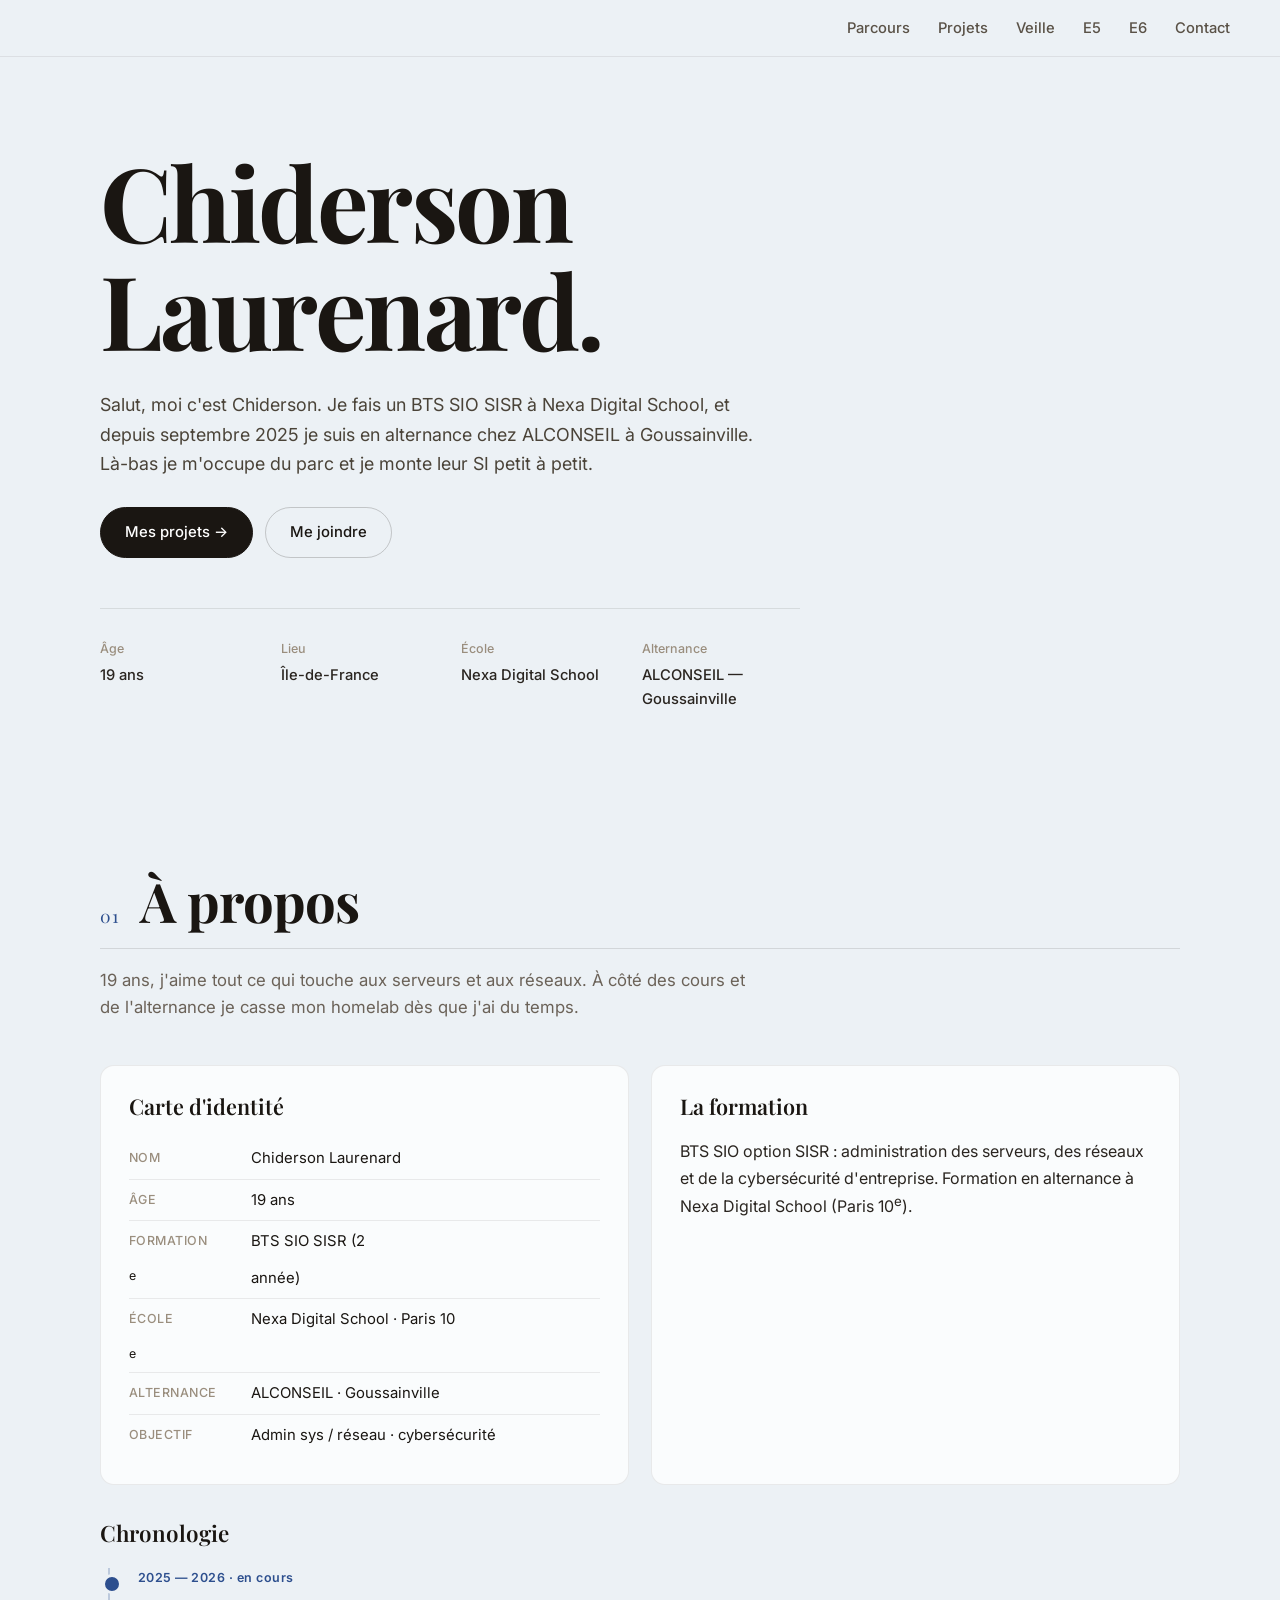
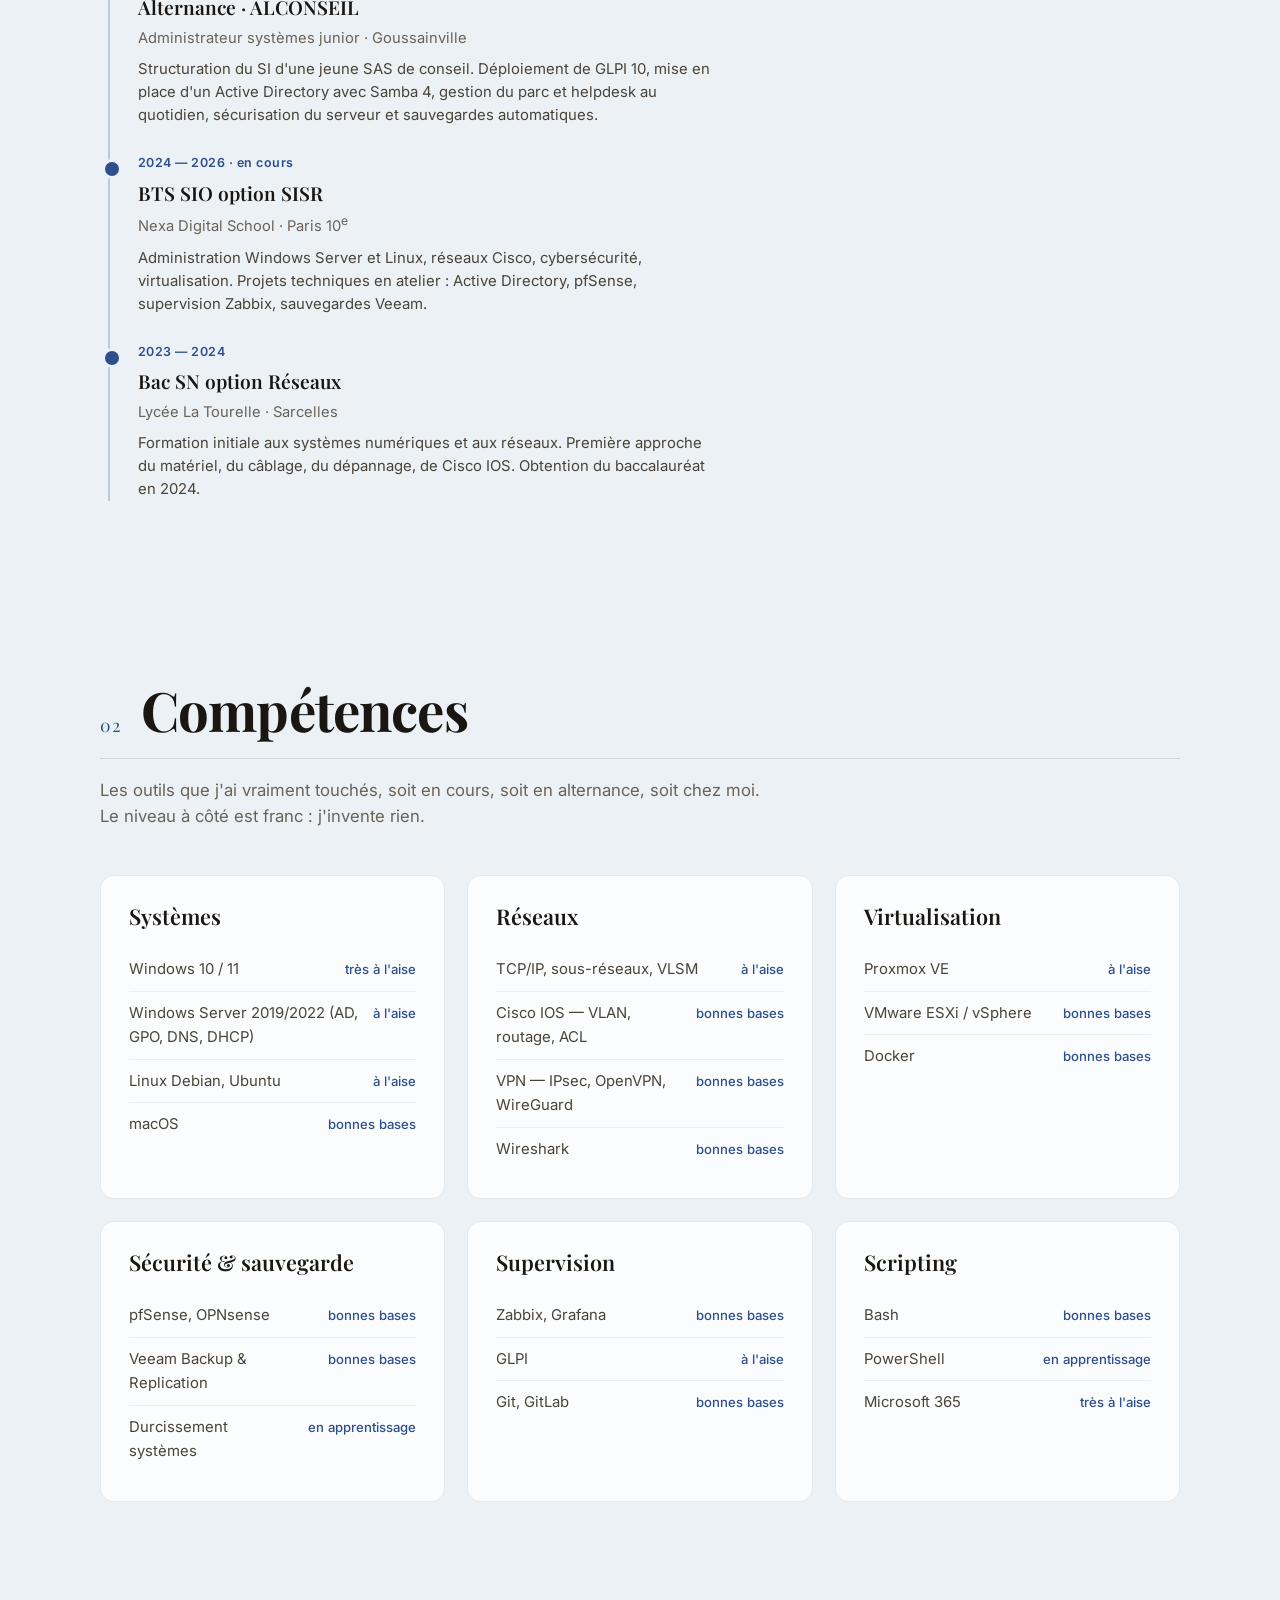
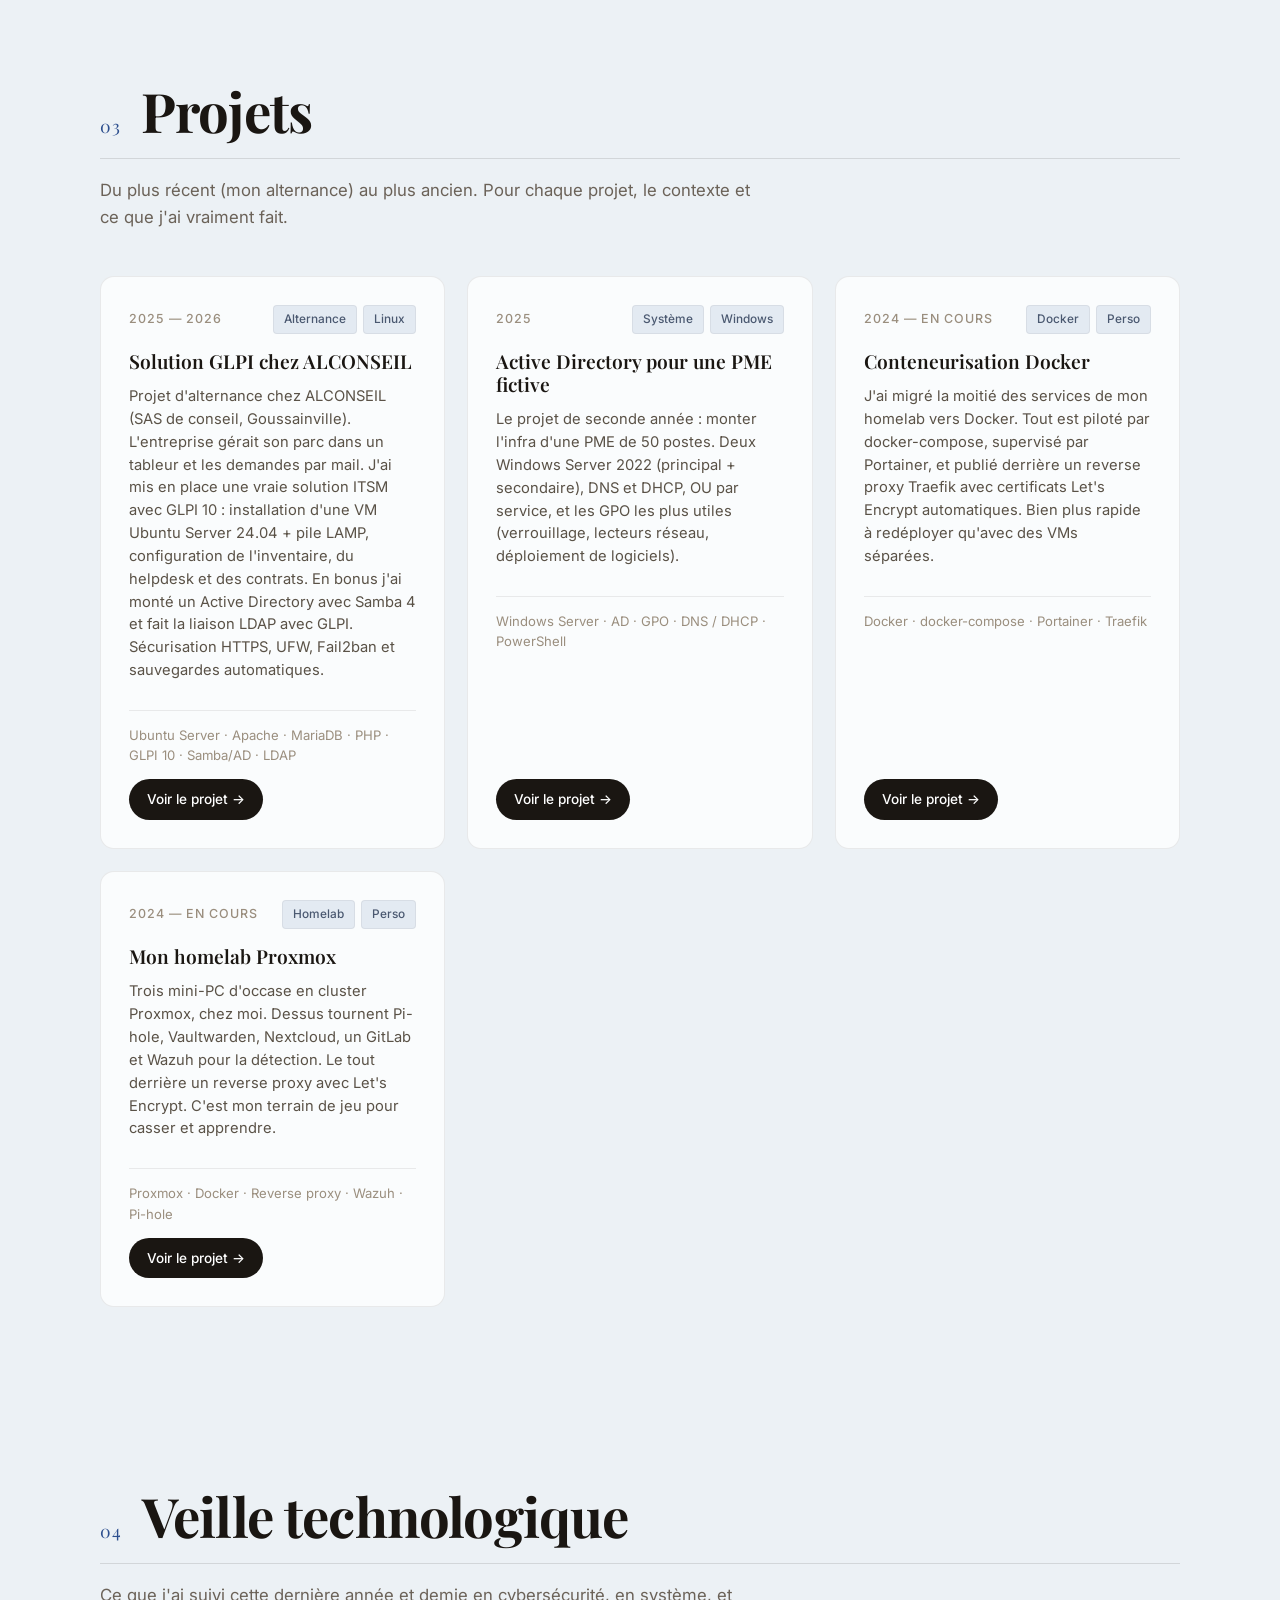
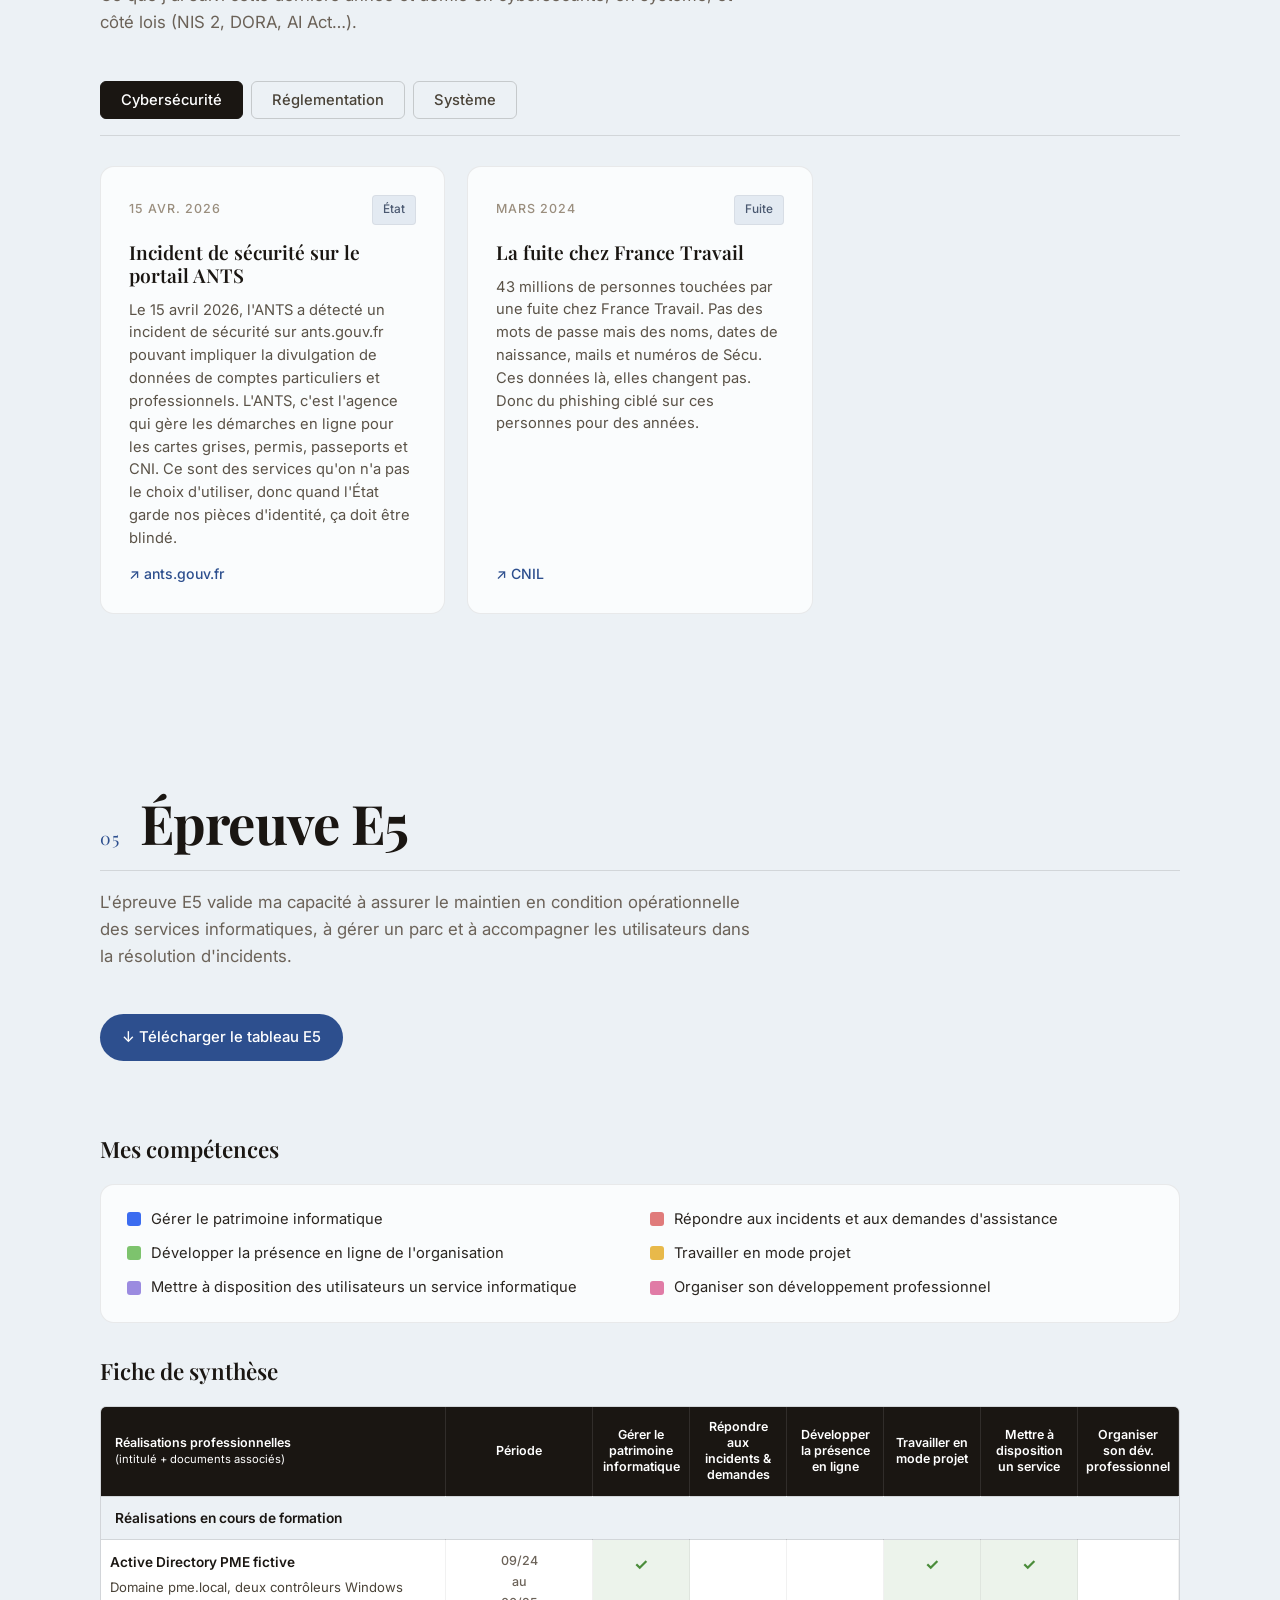
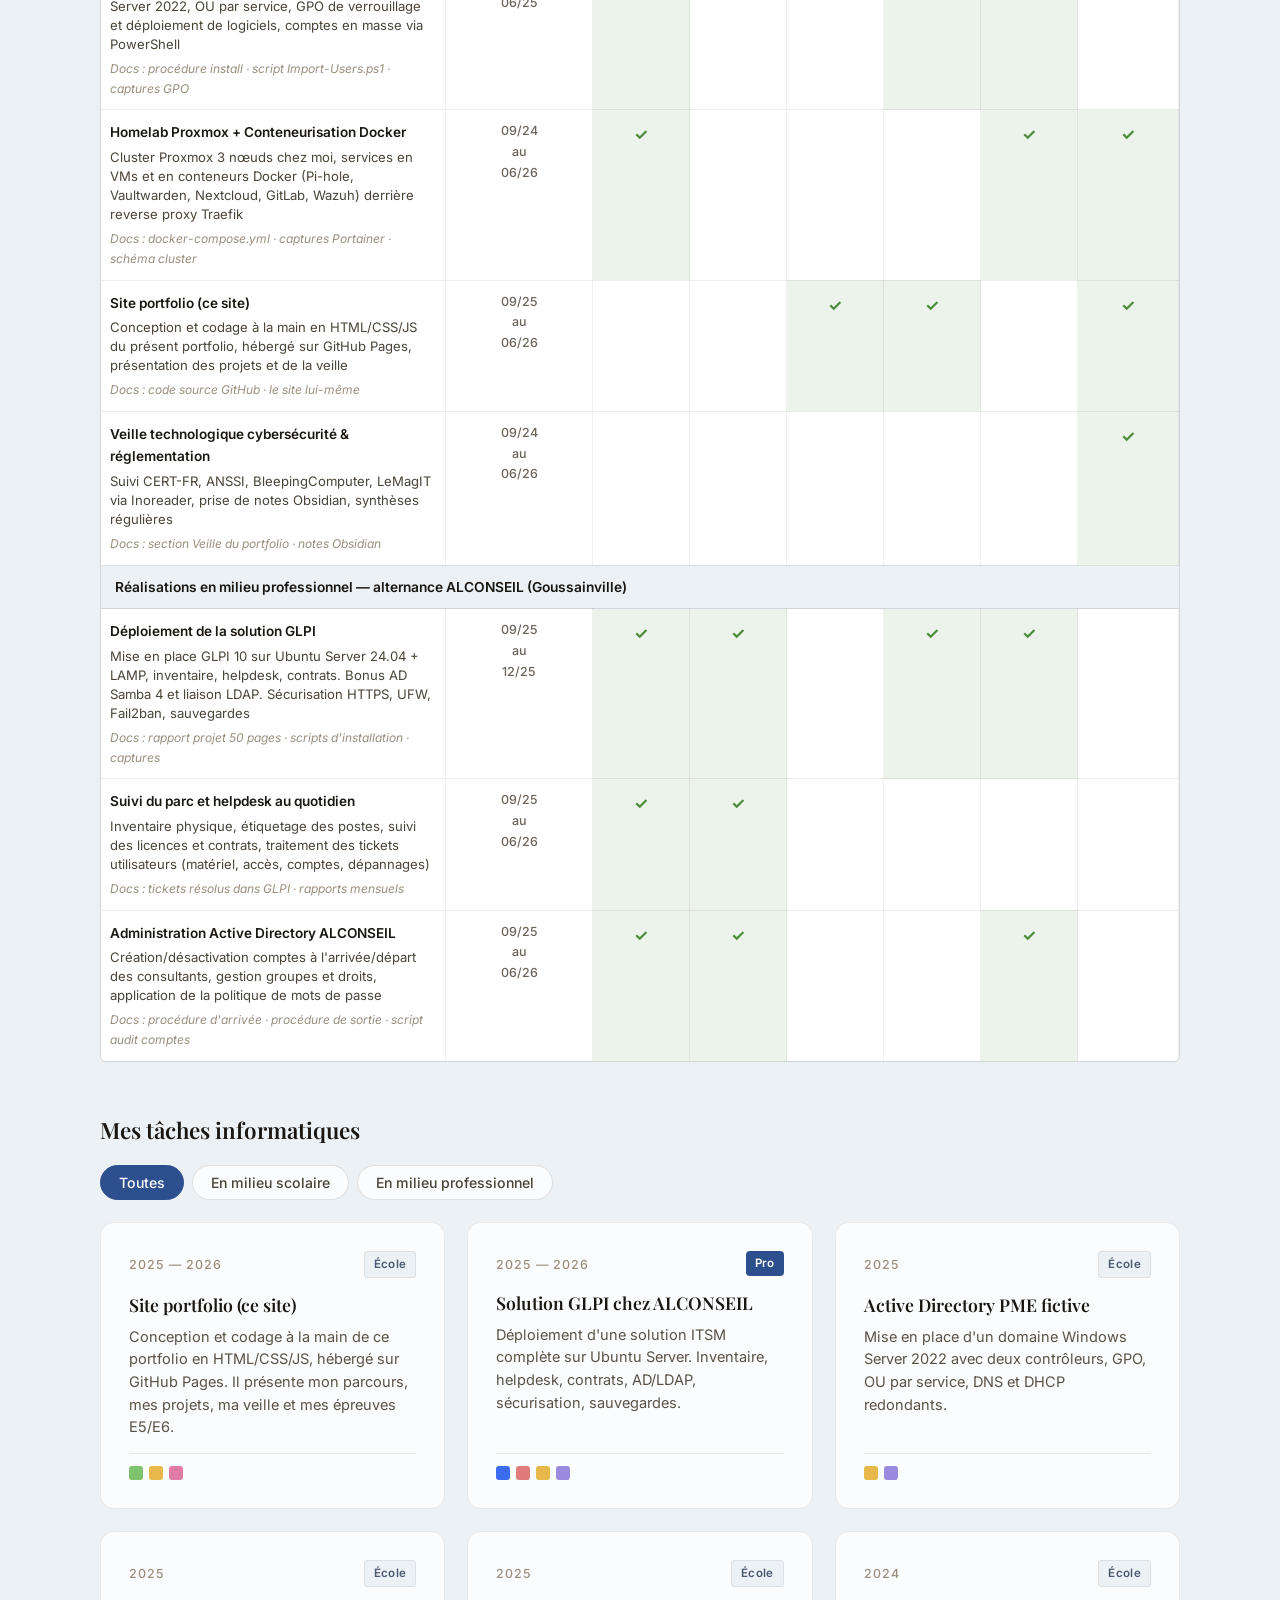
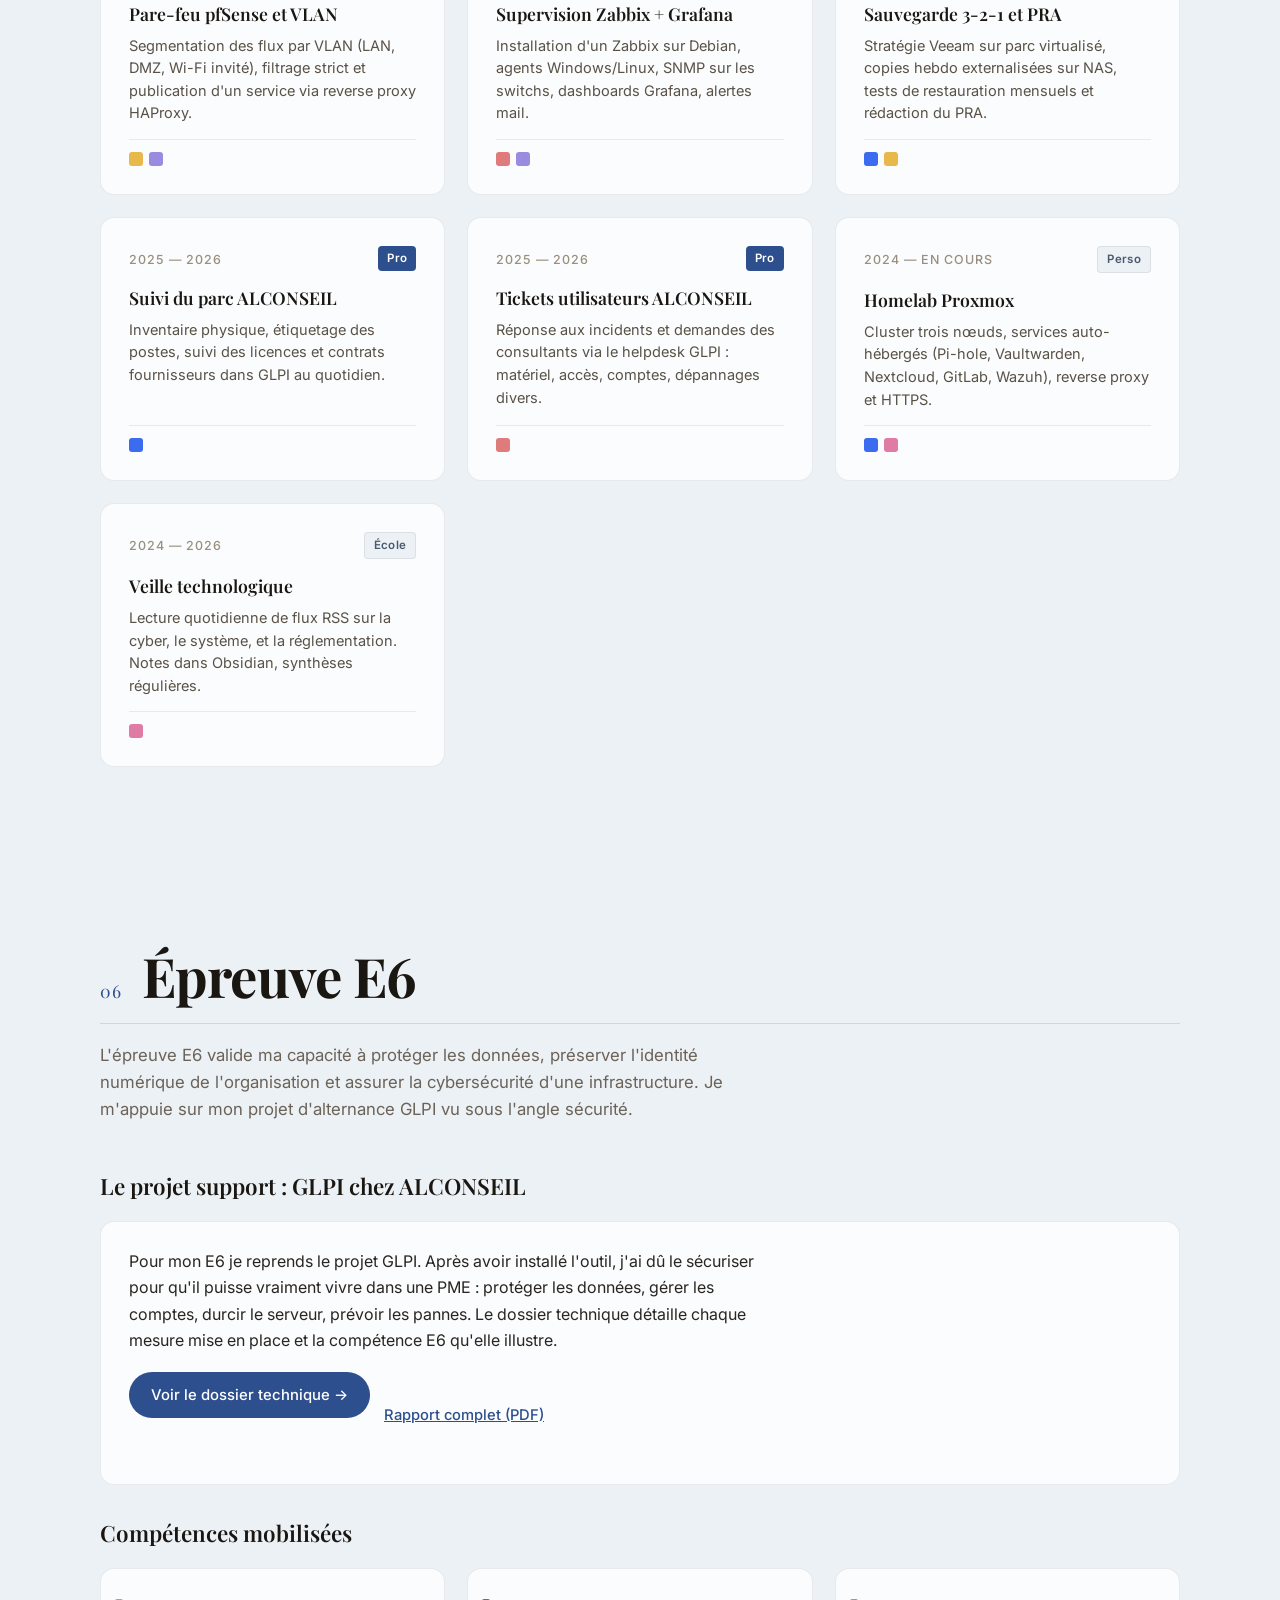
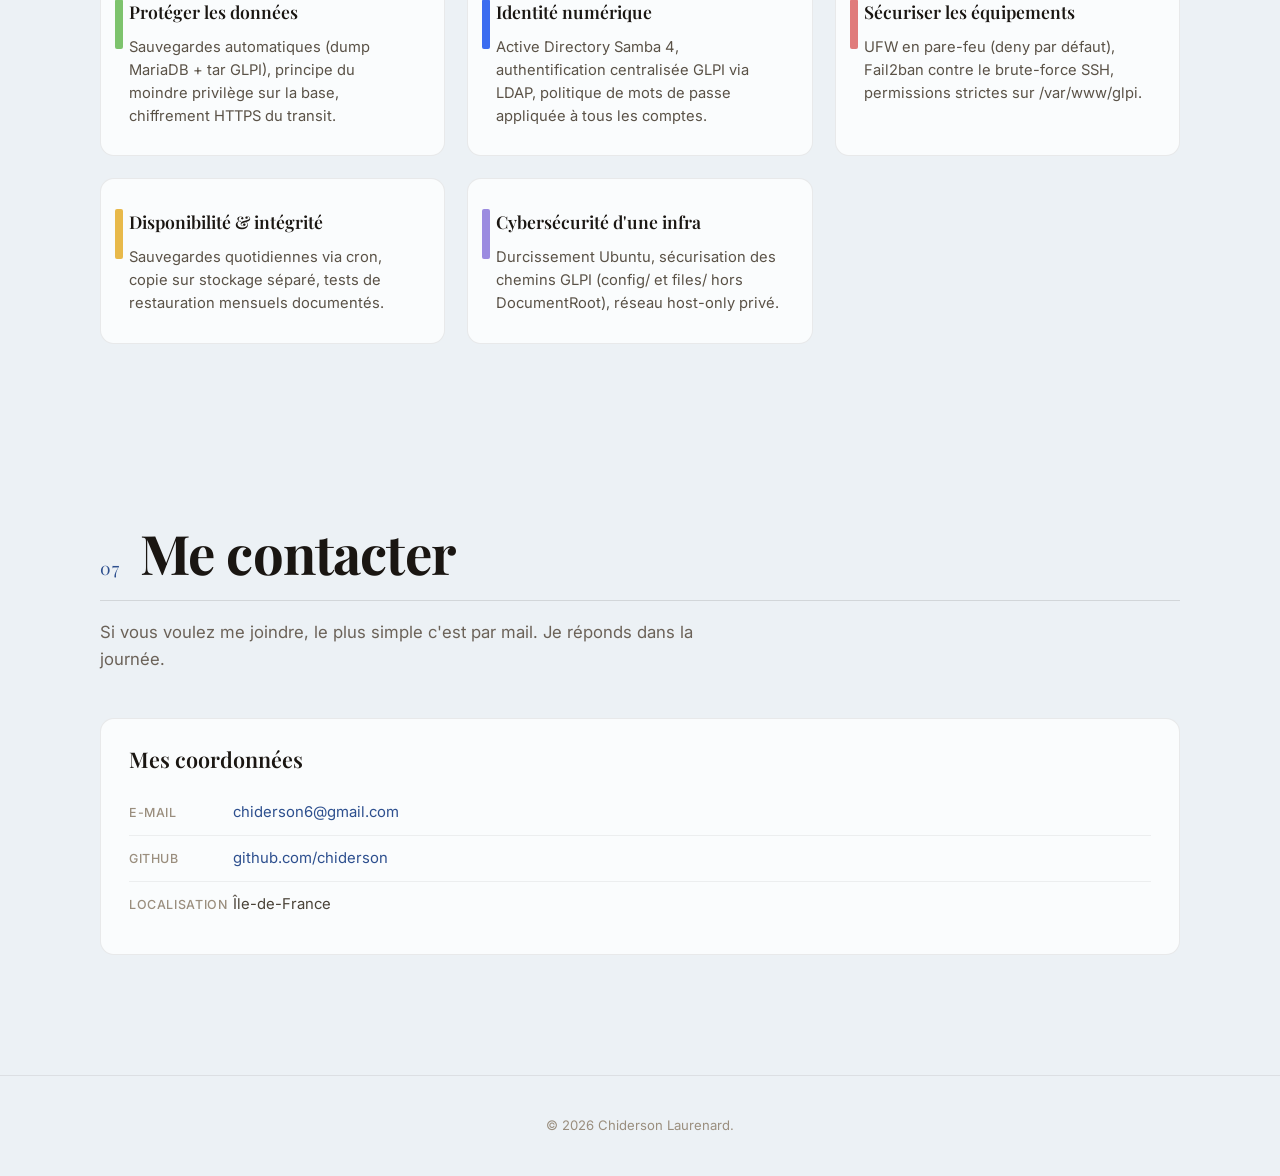
==== index.html @ ce94d107 "Portfolio BTS SIO SISR — Chiderson Laurenard" ====
<!DOCTYPE html>
<html lang="fr">
<head>
<meta charset="UTF-8">
<meta name="viewport" content="width=device-width, initial-scale=1.0">
<title>Chiderson Laurenard — Portfolio</title>
<link rel="preconnect" href="https://fonts.googleapis.com">
<link rel="preconnect" href="https://fonts.gstatic.com" crossorigin>
<link href="https://fonts.googleapis.com/css2?family=Playfair+Display:wght@400;600;700&family=Inter:wght@400;500;600;700&display=swap" rel="stylesheet">
<link rel="stylesheet" href="styles.css">
</head>
<body>

<header>
  <span class="nom"></span>
  <button class="burger" onclick="document.querySelector('header nav').classList.toggle('open')">≡</button>
  <nav>
    <a href="#apropos">Parcours</a>
    <a href="#projets">Projets</a>
    <a href="#veille">Veille</a>
    <a href="#e5">E5</a>
    <a href="#e6">E6</a>
    <a href="#contact">Contact</a>
  </nav>
</header>


<section id="accueil" class="accueil">
  <h1>Chiderson<br>Laurenard.</h1>
  <p class="presentation">
    Salut, moi c'est Chiderson. Je fais un BTS SIO SISR à Nexa Digital
    School, et depuis septembre 2025 je suis en alternance chez
    ALCONSEIL à Goussainville. Là-bas je m'occupe du parc et je monte
    leur SI petit à petit.
  </p>
  <div class="liens">
    <a href="#projets" class="cta">Mes projets →</a>
    <a href="mailto:chiderson6@gmail.com" class="cta vide">Me joindre</a>
  </div>
  <div class="hero-meta">
    <div><span>Âge</span>19 ans</div>
    <div><span>Lieu</span>Île-de-France</div>
    <div><span>École</span>Nexa Digital School</div>
    <div><span>Alternance</span>ALCONSEIL — Goussainville</div>
  </div>
</section>


<section id="apropos" class="bloc">
  <div class="titre-section">
    <span class="num">01</span>
    <h2>À propos</h2>
  </div>
  <p class="chapeau">
    19 ans, j'aime tout ce qui touche aux serveurs et aux réseaux. À côté des cours et de l'alternance je casse mon homelab dès que j'ai du temps.
  </p>

  <div class="duo">
    <div class="carte">
      <h3>Carte d'identité</h3>
      <ul class="fiche-id">
        <li><span>Nom</span>Chiderson Laurenard</li>
        <li><span>Âge</span>19 ans</li>
        <li><span>Formation</span>BTS SIO SISR (2<sup>e</sup> année)</li>
        <li><span>École</span>Nexa Digital School · Paris 10<sup>e</sup></li>
        <li><span>Alternance</span>ALCONSEIL · Goussainville</li>
        <li><span>Objectif</span>Admin sys / réseau · cybersécurité</li>
      </ul>
    </div>

    <div class="carte">
      <h3>La formation</h3>
      <p>
        BTS SIO option SISR : administration des serveurs, des réseaux et de la cybersécurité d'entreprise. Formation en alternance à Nexa Digital School (Paris 10<sup>e</sup>).
      </p>
    </div>
  </div>

  <h3 class="ss-titre">Chronologie</h3>

  <ol class="timeline-vert">

    <li class="t-item">
      <div class="t-date">2025 — 2026 · en cours</div>
      <div class="t-titre">Alternance · ALCONSEIL</div>
      <div class="t-sub">Administrateur systèmes junior · Goussainville</div>
      <p>Structuration du SI d'une jeune SAS de conseil. Déploiement de GLPI 10, mise en place d'un Active Directory avec Samba 4, gestion du parc et helpdesk au quotidien, sécurisation du serveur et sauvegardes automatiques.</p>
    </li>

    <li class="t-item">
      <div class="t-date">2024 — 2026 · en cours</div>
      <div class="t-titre">BTS SIO option SISR</div>
      <div class="t-sub">Nexa Digital School · Paris 10<sup>e</sup></div>
      <p>Administration Windows Server et Linux, réseaux Cisco, cybersécurité, virtualisation. Projets techniques en atelier : Active Directory, pfSense, supervision Zabbix, sauvegardes Veeam.</p>
    </li>

    <li class="t-item">
      <div class="t-date">2023 — 2024</div>
      <div class="t-titre">Bac SN option Réseaux</div>
      <div class="t-sub">Lycée La Tourelle · Sarcelles</div>
      <p>Formation initiale aux systèmes numériques et aux réseaux. Première approche du matériel, du câblage, du dépannage, de Cisco IOS. Obtention du baccalauréat en 2024.</p>
    </li>

  </ol>
</section>


<section id="competences" class="bloc">
  <div class="titre-section">
    <span class="num">02</span>
    <h2>Compétences</h2>
  </div>
  <p class="chapeau">
    Les outils que j'ai vraiment touchés, soit en cours, soit en
    alternance, soit chez moi. Le niveau à côté est franc : j'invente
    rien.
  </p>

  <div class="grille-skills">

    <div class="carte">
      <h3>Systèmes</h3>
      <ul class="skills">
        <li>Windows 10 / 11<em>très à l'aise</em></li>
        <li>Windows Server 2019/2022 (AD, GPO, DNS, DHCP)<em>à l'aise</em></li>
        <li>Linux Debian, Ubuntu<em>à l'aise</em></li>
        <li>macOS<em>bonnes bases</em></li>
      </ul>
    </div>

    <div class="carte">
      <h3>Réseaux</h3>
      <ul class="skills">
        <li>TCP/IP, sous-réseaux, VLSM<em>à l'aise</em></li>
        <li>Cisco IOS — VLAN, routage, ACL<em>bonnes bases</em></li>
        <li>VPN — IPsec, OpenVPN, WireGuard<em>bonnes bases</em></li>
        <li>Wireshark<em>bonnes bases</em></li>
      </ul>
    </div>

    <div class="carte">
      <h3>Virtualisation</h3>
      <ul class="skills">
        <li>Proxmox VE<em>à l'aise</em></li>
        <li>VMware ESXi / vSphere<em>bonnes bases</em></li>
        <li>Docker<em>bonnes bases</em></li>
      </ul>
    </div>

    <div class="carte">
      <h3>Sécurité &amp; sauvegarde</h3>
      <ul class="skills">
        <li>pfSense, OPNsense<em>bonnes bases</em></li>
        <li>Veeam Backup &amp; Replication<em>bonnes bases</em></li>
        <li>Durcissement systèmes<em>en apprentissage</em></li>
      </ul>
    </div>

    <div class="carte">
      <h3>Supervision</h3>
      <ul class="skills">
        <li>Zabbix, Grafana<em>bonnes bases</em></li>
        <li>GLPI<em>à l'aise</em></li>
        <li>Git, GitLab<em>bonnes bases</em></li>
      </ul>
    </div>

    <div class="carte">
      <h3>Scripting</h3>
      <ul class="skills">
        <li>Bash<em>bonnes bases</em></li>
        <li>PowerShell<em>en apprentissage</em></li>
        <li>Microsoft 365<em>très à l'aise</em></li>
      </ul>
    </div>

  </div>
</section>


<section id="projets" class="bloc">
  <div class="titre-section">
    <span class="num">03</span>
    <h2>Projets</h2>
  </div>
  <p class="chapeau">
    Du plus récent (mon alternance) au plus ancien. Pour chaque projet,
    le contexte et ce que j'ai vraiment fait.
  </p>

  <div class="grille-3">

    <article class="carte projet">
      <div class="ligne-haut">
        <span class="date">2025 — 2026</span>
        <div class="tags">
          <span class="tag">Alternance</span>
          <span class="tag">Linux</span>
        </div>
      </div>
      <h3>Solution GLPI chez ALCONSEIL</h3>
      <p>
        Projet d'alternance chez ALCONSEIL (SAS de conseil, Goussainville).
        L'entreprise gérait son parc dans un tableur et les demandes par
        mail. J'ai mis en place une vraie solution ITSM avec GLPI 10 :
        installation d'une VM Ubuntu Server 24.04 + pile LAMP, configuration
        de l'inventaire, du helpdesk et des contrats. En bonus j'ai monté
        un Active Directory avec Samba 4 et fait la liaison LDAP avec GLPI.
        Sécurisation HTTPS, UFW, Fail2ban et sauvegardes automatiques.
      </p>
      <p class="techno">Ubuntu Server · Apache · MariaDB · PHP · GLPI 10 · Samba/AD · LDAP</p>
      <a class="voir-projet" href="glpi.html">Voir le projet →</a>
    </article>

    <article class="carte projet">
      <div class="ligne-haut">
        <span class="date">2025</span>
        <div class="tags">
          <span class="tag">Système</span>
          <span class="tag">Windows</span>
        </div>
      </div>
      <h3>Active Directory pour une PME fictive</h3>
      <p>
        Le projet de seconde année : monter l'infra d'une PME de 50 postes.
        Deux Windows Server 2022 (principal + secondaire), DNS et DHCP,
        OU par service, et les GPO les plus utiles (verrouillage,
        lecteurs réseau, déploiement de logiciels).
      </p>
      <p class="techno">Windows Server · AD · GPO · DNS / DHCP · PowerShell</p>
      <a class="voir-projet" href="ad.html">Voir le projet →</a>
    </article>

    <article class="carte projet">
      <div class="ligne-haut">
        <span class="date">2024 — en cours</span>
        <div class="tags">
          <span class="tag">Docker</span>
          <span class="tag">Perso</span>
        </div>
      </div>
      <h3>Conteneurisation Docker</h3>
      <p>
        J'ai migré la moitié des services de mon homelab vers Docker. Tout
        est piloté par docker-compose, supervisé par Portainer, et publié
        derrière un reverse proxy Traefik avec certificats Let's Encrypt
        automatiques. Bien plus rapide à redéployer qu'avec des VMs
        séparées.
      </p>
      <p class="techno">Docker · docker-compose · Portainer · Traefik</p>
      <a class="voir-projet" href="docker.html">Voir le projet →</a>
    </article>

    <article class="carte projet">
      <div class="ligne-haut">
        <span class="date">2024 — en cours</span>
        <div class="tags">
          <span class="tag">Homelab</span>
          <span class="tag">Perso</span>
        </div>
      </div>
      <h3>Mon homelab Proxmox</h3>
      <p>
        Trois mini-PC d'occase en cluster Proxmox, chez moi. Dessus tournent
        Pi-hole, Vaultwarden, Nextcloud, un GitLab et Wazuh pour la
        détection. Le tout derrière un reverse proxy avec Let's Encrypt.
        C'est mon terrain de jeu pour casser et apprendre.
      </p>
      <p class="techno">Proxmox · Docker · Reverse proxy · Wazuh · Pi-hole</p>
      <a class="voir-projet" href="homelab.html">Voir le projet →</a>
    </article>

  </div>
</section>


<section id="veille" class="bloc">
  <div class="titre-section">
    <span class="num">04</span>
    <h2>Veille technologique</h2>
  </div>
  <p class="chapeau">
    Ce que j'ai suivi cette dernière année et demie en cybersécurité, en
    système, et côté lois (NIS 2, DORA, AI Act…).
  </p>

  <div class="categories-veille">
    <button class="cat-btn actif" data-cat="cyber">Cybersécurité</button>
    <button class="cat-btn" data-cat="droit">Réglementation</button>
    <button class="cat-btn" data-cat="systeme">Système</button>
  </div>

  <div class="grille-3" id="actus">

    <article class="carte actu" data-cat="cyber">
      <div class="ligne-haut">
        <span class="date">15 AVR. 2026</span>
        <div class="tags">
          <span class="tag">État</span>
        </div>
      </div>
      <h3>Incident de sécurité sur le portail ANTS</h3>
      <p>
        Le 15 avril 2026, l'ANTS a détecté un incident de sécurité sur ants.gouv.fr pouvant impliquer la divulgation de données de comptes particuliers et professionnels. L'ANTS, c'est l'agence qui gère les démarches en ligne pour les cartes grises, permis, passeports et CNI. Ce sont des services qu'on n'a pas le choix d'utiliser, donc quand l'État garde nos pièces d'identité, ça doit être blindé.
      </p>
      <a class="source" href="https://ants.gouv.fr/toute-l-actualite/incident-de-securite-relatif-au-portail-antsgouvfr" target="_blank">↗ ants.gouv.fr</a>
    </article>

    <article class="carte actu" data-cat="cyber">
      <div class="ligne-haut">
        <span class="date">MARS 2024</span>
        <div class="tags">
          <span class="tag">Fuite</span>
        </div>
      </div>
      <h3>La fuite chez France Travail</h3>
      <p>
        43 millions de personnes touchées par une fuite chez France Travail. Pas des mots de passe mais des noms, dates de naissance, mails et numéros de Sécu. Ces données là, elles changent pas. Donc du phishing ciblé sur ces personnes pour des années.
      </p>
      <a class="source" href="https://www.cnil.fr/" target="_blank">↗ CNIL</a>
    </article>

    <article class="carte actu" data-cat="droit" style="display:none">
      <div class="ligne-haut">
        <span class="date">AVR. 2025</span>
        <div class="tags">
          <span class="tag">Loi</span>
        </div>
      </div>
      <h3>NIS 2 transposée en France</h3>
      <p>
        La loi de résilience qui transpose NIS 2 a été promulguée. Beaucoup plus d'entreprises doivent appliquer des règles cyber maintenant, y compris des PME et des collectivités. Plein de boîtes qui se croyaient pas concernées vont devoir s'y mettre.
      </p>
      <a class="source" href="https://cyber.gouv.fr/" target="_blank">↗ cyber.gouv.fr</a>
    </article>

    <article class="carte actu" data-cat="systeme" style="display:none">
      <div class="ligne-haut">
        <span class="date">JUIL. 2024</span>
        <div class="tags">
          <span class="tag">Incident</span>
        </div>
      </div>
      <h3>Le bug CrowdStrike</h3>
      <p>
        Le 19 juillet 2024, une mauvaise mise à jour de l'agent CrowdStrike a planté plus de 8 millions de PC Windows en quelques minutes. Aéroports, hôpitaux, banques bloqués pendant des heures. Pour moi ça reste l'incident le plus marquant que j'ai suivi. Ça m'a vraiment fait réaliser pourquoi on doit tester en staging avant de mettre en prod.
      </p>
      <a class="source" href="https://www.bleepingcomputer.com/" target="_blank">↗ BleepingComputer</a>
    </article>

  </div>

</section>


<section id="e5" class="bloc">
  <div class="titre-section">
    <span class="num">05</span>
    <h2>Épreuve E5</h2>
  </div>
  <p class="chapeau">
    L'épreuve E5 valide ma capacité à assurer le maintien en condition opérationnelle des services informatiques, à gérer un parc et à accompagner les utilisateurs dans la résolution d'incidents.
  </p>

  <a href="Rapport_GLPI.pdf" target="_blank" class="btn-tableau">↓ Télécharger le tableau E5</a>

  <h3 class="ss-titre">Mes compétences</h3>

  <div class="carte legendes">
    <ul class="legende-list">
      <li><span class="cube" style="background:#3b6cf0"></span>Gérer le patrimoine informatique</li>
      <li><span class="cube" style="background:#e07b7b"></span>Répondre aux incidents et aux demandes d'assistance</li>
      <li><span class="cube" style="background:#7dc36d"></span>Développer la présence en ligne de l'organisation</li>
      <li><span class="cube" style="background:#e8b94a"></span>Travailler en mode projet</li>
      <li><span class="cube" style="background:#9b8be0"></span>Mettre à disposition des utilisateurs un service informatique</li>
      <li><span class="cube" style="background:#e07ba6"></span>Organiser son développement professionnel</li>
    </ul>
  </div>

  <h3 class="ss-titre">Fiche de synthèse</h3>

  <div class="synth-wrapper">
    <table class="synth-table">
      <thead>
        <tr>
          <th class="th-realisation">Réalisations professionnelles<br><span class="th-sub">(intitulé + documents associés)</span></th>
          <th class="th-periode">Période</th>
          <th class="th-comp">Gérer le patrimoine informatique</th>
          <th class="th-comp">Répondre aux incidents &amp; demandes</th>
          <th class="th-comp">Développer la présence en ligne</th>
          <th class="th-comp">Travailler en mode projet</th>
          <th class="th-comp">Mettre à disposition un service</th>
          <th class="th-comp">Organiser son dév. professionnel</th>
        </tr>
      </thead>
      <tbody>

        <tr class="tr-section">
          <td colspan="8">Réalisations en cours de formation</td>
        </tr>

        <tr class="tr-data">
          <td class="td-realisation">
            <div class="r-titre">Active Directory PME fictive</div>
            <div class="r-desc">Domaine pme.local, deux contrôleurs Windows Server 2022, OU par service, GPO de verrouillage et déploiement de logiciels, comptes en masse via PowerShell</div>
            <div class="r-docs">Docs : procédure install · script Import-Users.ps1 · captures GPO</div>
          </td>
          <td class="td-periode">09/24<br>au<br>06/25</td>
          <td class="td-check">✓</td>
          <td class="td-empty"></td>
          <td class="td-empty"></td>
          <td class="td-check">✓</td>
          <td class="td-check">✓</td>
          <td class="td-empty"></td>
        </tr>

        <tr class="tr-data">
          <td class="td-realisation">
            <div class="r-titre">Homelab Proxmox + Conteneurisation Docker</div>
            <div class="r-desc">Cluster Proxmox 3 nœuds chez moi, services en VMs et en conteneurs Docker (Pi-hole, Vaultwarden, Nextcloud, GitLab, Wazuh) derrière reverse proxy Traefik</div>
            <div class="r-docs">Docs : docker-compose.yml · captures Portainer · schéma cluster</div>
          </td>
          <td class="td-periode">09/24<br>au<br>06/26</td>
          <td class="td-check">✓</td>
          <td class="td-empty"></td>
          <td class="td-empty"></td>
          <td class="td-empty"></td>
          <td class="td-check">✓</td>
          <td class="td-check">✓</td>
        </tr>

        <tr class="tr-data">
          <td class="td-realisation">
            <div class="r-titre">Site portfolio (ce site)</div>
            <div class="r-desc">Conception et codage à la main en HTML/CSS/JS du présent portfolio, hébergé sur GitHub Pages, présentation des projets et de la veille</div>
            <div class="r-docs">Docs : code source GitHub · le site lui-même</div>
          </td>
          <td class="td-periode">09/25<br>au<br>06/26</td>
          <td class="td-empty"></td>
          <td class="td-empty"></td>
          <td class="td-check">✓</td>
          <td class="td-check">✓</td>
          <td class="td-empty"></td>
          <td class="td-check">✓</td>
        </tr>

        <tr class="tr-data">
          <td class="td-realisation">
            <div class="r-titre">Veille technologique cybersécurité &amp; réglementation</div>
            <div class="r-desc">Suivi CERT-FR, ANSSI, BleepingComputer, LeMagIT via Inoreader, prise de notes Obsidian, synthèses régulières</div>
            <div class="r-docs">Docs : section Veille du portfolio · notes Obsidian</div>
          </td>
          <td class="td-periode">09/24<br>au<br>06/26</td>
          <td class="td-empty"></td>
          <td class="td-empty"></td>
          <td class="td-empty"></td>
          <td class="td-empty"></td>
          <td class="td-empty"></td>
          <td class="td-check">✓</td>
        </tr>

        <tr class="tr-section">
          <td colspan="8">Réalisations en milieu professionnel — alternance ALCONSEIL (Goussainville)</td>
        </tr>

        <tr class="tr-data">
          <td class="td-realisation">
            <div class="r-titre">Déploiement de la solution GLPI</div>
            <div class="r-desc">Mise en place GLPI 10 sur Ubuntu Server 24.04 + LAMP, inventaire, helpdesk, contrats. Bonus AD Samba 4 et liaison LDAP. Sécurisation HTTPS, UFW, Fail2ban, sauvegardes</div>
            <div class="r-docs">Docs : rapport projet 50 pages · scripts d'installation · captures</div>
          </td>
          <td class="td-periode">09/25<br>au<br>12/25</td>
          <td class="td-check">✓</td>
          <td class="td-check">✓</td>
          <td class="td-empty"></td>
          <td class="td-check">✓</td>
          <td class="td-check">✓</td>
          <td class="td-empty"></td>
        </tr>

        <tr class="tr-data">
          <td class="td-realisation">
            <div class="r-titre">Suivi du parc et helpdesk au quotidien</div>
            <div class="r-desc">Inventaire physique, étiquetage des postes, suivi des licences et contrats, traitement des tickets utilisateurs (matériel, accès, comptes, dépannages)</div>
            <div class="r-docs">Docs : tickets résolus dans GLPI · rapports mensuels</div>
          </td>
          <td class="td-periode">09/25<br>au<br>06/26</td>
          <td class="td-check">✓</td>
          <td class="td-check">✓</td>
          <td class="td-empty"></td>
          <td class="td-empty"></td>
          <td class="td-empty"></td>
          <td class="td-empty"></td>
        </tr>

        <tr class="tr-data">
          <td class="td-realisation">
            <div class="r-titre">Administration Active Directory ALCONSEIL</div>
            <div class="r-desc">Création/désactivation comptes à l'arrivée/départ des consultants, gestion groupes et droits, application de la politique de mots de passe</div>
            <div class="r-docs">Docs : procédure d'arrivée · procédure de sortie · script audit comptes</div>
          </td>
          <td class="td-periode">09/25<br>au<br>06/26</td>
          <td class="td-check">✓</td>
          <td class="td-check">✓</td>
          <td class="td-empty"></td>
          <td class="td-empty"></td>
          <td class="td-check">✓</td>
          <td class="td-empty"></td>
        </tr>

      </tbody>
    </table>
  </div>

  <h3 class="ss-titre" style="margin-top:50px">Mes tâches informatiques</h3>

  <div class="filtres-taches" id="filtres-taches">
    <button class="filtre-tache actif" data-filt="toutes">Toutes</button>
    <button class="filtre-tache" data-filt="scolaire">En milieu scolaire</button>
    <button class="filtre-tache" data-filt="pro">En milieu professionnel</button>
  </div>

  <div class="grille-3 taches" id="taches">

    <article class="carte tache" data-milieu="scolaire">
      <div class="ligne-haut">
        <span class="date">2025 — 2026</span>
        <span class="badge-milieu scolaire">École</span>
      </div>
      <h4>Site portfolio (ce site)</h4>
      <p>Conception et codage à la main de ce portfolio en HTML/CSS/JS, hébergé sur GitHub Pages. Il présente mon parcours, mes projets, ma veille et mes épreuves E5/E6.</p>
      <div class="cubes">
        <span class="cube" style="background:#7dc36d" title="Développer la présence en ligne"></span>
        <span class="cube" style="background:#e8b94a" title="Travailler en mode projet"></span>
        <span class="cube" style="background:#e07ba6" title="Organiser son dev pro"></span>
      </div>
    </article>

    <article class="carte tache" data-milieu="pro">
      <div class="ligne-haut">
        <span class="date">2025 — 2026</span>
        <span class="badge-milieu pro">Pro</span>
      </div>
      <h4>Solution GLPI chez ALCONSEIL</h4>
      <p>Déploiement d'une solution ITSM complète sur Ubuntu Server. Inventaire, helpdesk, contrats, AD/LDAP, sécurisation, sauvegardes.</p>
      <div class="cubes">
        <span class="cube" style="background:#3b6cf0" title="Gérer le patrimoine"></span>
        <span class="cube" style="background:#e07b7b" title="Répondre aux incidents"></span>
        <span class="cube" style="background:#e8b94a" title="Travailler en mode projet"></span>
        <span class="cube" style="background:#9b8be0" title="Mettre à disposition un service"></span>
      </div>
    </article>

    <article class="carte tache" data-milieu="scolaire">
      <div class="ligne-haut">
        <span class="date">2025</span>
        <span class="badge-milieu scolaire">École</span>
      </div>
      <h4>Active Directory PME fictive</h4>
      <p>Mise en place d'un domaine Windows Server 2022 avec deux contrôleurs, GPO, OU par service, DNS et DHCP redondants.</p>
      <div class="cubes">
        <span class="cube" style="background:#e8b94a" title="Travailler en mode projet"></span>
        <span class="cube" style="background:#9b8be0" title="Mettre à disposition un service"></span>
      </div>
    </article>

    <article class="carte tache" data-milieu="scolaire">
      <div class="ligne-haut">
        <span class="date">2025</span>
        <span class="badge-milieu scolaire">École</span>
      </div>
      <h4>Pare-feu pfSense et VLAN</h4>
      <p>Segmentation des flux par VLAN (LAN, DMZ, Wi-Fi invité), filtrage strict et publication d'un service via reverse proxy HAProxy.</p>
      <div class="cubes">
        <span class="cube" style="background:#e8b94a" title="Travailler en mode projet"></span>
        <span class="cube" style="background:#9b8be0" title="Mettre à disposition un service"></span>
      </div>
    </article>

    <article class="carte tache" data-milieu="scolaire">
      <div class="ligne-haut">
        <span class="date">2025</span>
        <span class="badge-milieu scolaire">École</span>
      </div>
      <h4>Supervision Zabbix + Grafana</h4>
      <p>Installation d'un Zabbix sur Debian, agents Windows/Linux, SNMP sur les switchs, dashboards Grafana, alertes mail.</p>
      <div class="cubes">
        <span class="cube" style="background:#e07b7b" title="Répondre aux incidents"></span>
        <span class="cube" style="background:#9b8be0" title="Mettre à disposition un service"></span>
      </div>
    </article>

    <article class="carte tache" data-milieu="scolaire">
      <div class="ligne-haut">
        <span class="date">2024</span>
        <span class="badge-milieu scolaire">École</span>
      </div>
      <h4>Sauvegarde 3-2-1 et PRA</h4>
      <p>Stratégie Veeam sur parc virtualisé, copies hebdo externalisées sur NAS, tests de restauration mensuels et rédaction du PRA.</p>
      <div class="cubes">
        <span class="cube" style="background:#3b6cf0" title="Gérer le patrimoine"></span>
        <span class="cube" style="background:#e8b94a" title="Travailler en mode projet"></span>
      </div>
    </article>

    <article class="carte tache" data-milieu="pro">
      <div class="ligne-haut">
        <span class="date">2025 — 2026</span>
        <span class="badge-milieu pro">Pro</span>
      </div>
      <h4>Suivi du parc ALCONSEIL</h4>
      <p>Inventaire physique, étiquetage des postes, suivi des licences et contrats fournisseurs dans GLPI au quotidien.</p>
      <div class="cubes">
        <span class="cube" style="background:#3b6cf0" title="Gérer le patrimoine"></span>
      </div>
    </article>

    <article class="carte tache" data-milieu="pro">
      <div class="ligne-haut">
        <span class="date">2025 — 2026</span>
        <span class="badge-milieu pro">Pro</span>
      </div>
      <h4>Tickets utilisateurs ALCONSEIL</h4>
      <p>Réponse aux incidents et demandes des consultants via le helpdesk GLPI : matériel, accès, comptes, dépannages divers.</p>
      <div class="cubes">
        <span class="cube" style="background:#e07b7b" title="Répondre aux incidents"></span>
      </div>
    </article>

    <article class="carte tache" data-milieu="scolaire">
      <div class="ligne-haut">
        <span class="date">2024 — en cours</span>
        <span class="badge-milieu scolaire">Perso</span>
      </div>
      <h4>Homelab Proxmox</h4>
      <p>Cluster trois nœuds, services auto-hébergés (Pi-hole, Vaultwarden, Nextcloud, GitLab, Wazuh), reverse proxy et HTTPS.</p>
      <div class="cubes">
        <span class="cube" style="background:#3b6cf0" title="Gérer le patrimoine"></span>
        <span class="cube" style="background:#e07ba6" title="Organiser son dev pro"></span>
      </div>
    </article>

    <article class="carte tache" data-milieu="scolaire">
      <div class="ligne-haut">
        <span class="date">2024 — 2026</span>
        <span class="badge-milieu scolaire">École</span>
      </div>
      <h4>Veille technologique</h4>
      <p>Lecture quotidienne de flux RSS sur la cyber, le système, et la réglementation. Notes dans Obsidian, synthèses régulières.</p>
      <div class="cubes">
        <span class="cube" style="background:#e07ba6" title="Organiser son dev pro"></span>
      </div>
    </article>


  </div>

</section>


<section id="e6" class="bloc">
  <div class="titre-section">
    <span class="num">06</span>
    <h2>Épreuve E6</h2>
  </div>
  <p class="chapeau">
    L'épreuve E6 valide ma capacité à protéger les données, préserver l'identité numérique de l'organisation et assurer la cybersécurité d'une infrastructure. Je m'appuie sur mon projet d'alternance GLPI vu sous l'angle sécurité.
  </p>

  <h3 class="ss-titre">Le projet support : GLPI chez ALCONSEIL</h3>

  <div class="carte e6-projet">
    <p>
      Pour mon E6 je reprends le projet GLPI. Après avoir installé l'outil, j'ai dû le sécuriser pour qu'il puisse vraiment vivre dans une PME : protéger les données, gérer les comptes, durcir le serveur, prévoir les pannes. Le dossier technique détaille chaque mesure mise en place et la compétence E6 qu'elle illustre.
    </p>
    <div class="liens-e6">
      <a href="e6.html" class="btn-tableau">Voir le dossier technique →</a>
      <a href="Rapport_GLPI.pdf" target="_blank" class="lien-secondaire">Rapport complet (PDF)</a>
    </div>
  </div>

  <h3 class="ss-titre">Compétences mobilisées</h3>

  <div class="grille-3">

    <div class="carte e6-competence">
      <span class="cube" style="background:#7dc36d"></span>
      <h4>Protéger les données</h4>
      <p>Sauvegardes automatiques (dump MariaDB + tar GLPI), principe du moindre privilège sur la base, chiffrement HTTPS du transit.</p>
    </div>

    <div class="carte e6-competence">
      <span class="cube" style="background:#3b6cf0"></span>
      <h4>Identité numérique</h4>
      <p>Active Directory Samba 4, authentification centralisée GLPI via LDAP, politique de mots de passe appliquée à tous les comptes.</p>
    </div>

    <div class="carte e6-competence">
      <span class="cube" style="background:#e07b7b"></span>
      <h4>Sécuriser les équipements</h4>
      <p>UFW en pare-feu (deny par défaut), Fail2ban contre le brute-force SSH, permissions strictes sur /var/www/glpi.</p>
    </div>

    <div class="carte e6-competence">
      <span class="cube" style="background:#e8b94a"></span>
      <h4>Disponibilité &amp; intégrité</h4>
      <p>Sauvegardes quotidiennes via cron, copie sur stockage séparé, tests de restauration mensuels documentés.</p>
    </div>

    <div class="carte e6-competence">
      <span class="cube" style="background:#9b8be0"></span>
      <h4>Cybersécurité d'une infra</h4>
      <p>Durcissement Ubuntu, sécurisation des chemins GLPI (config/ et files/ hors DocumentRoot), réseau host-only privé.</p>
    </div>

  </div>
</section>


<section id="contact" class="bloc">
  <div class="titre-section">
    <span class="num">07</span>
    <h2>Me contacter</h2>
  </div>
  <p class="chapeau">
    Si vous voulez me joindre, le plus simple c'est par mail. Je réponds
    dans la journée.
  </p>

  <div class="carte">
    <h3>Mes coordonnées</h3>
    <ul class="coord">
      <li><b>E-mail</b> <a href="mailto:chiderson6@gmail.com">chiderson6@gmail.com</a></li>
      <li><b>GitHub</b> <a href="#" target="_blank">github.com/chiderson</a></li>
      <li><b>Localisation</b> Île-de-France</li>
    </ul>
  </div>
</section>


<footer>
  <p class="copy">© 2026 Chiderson Laurenard.</p>
</footer>

<script src="script.js"></script>
</body>
</html>
---- styles.css ----
/* portfolio chiderson */

* { box-sizing: border-box; margin: 0; padding: 0; }

body {
  font-family: 'Inter', system-ui, sans-serif;
  font-size: 16px;
  line-height: 1.65;
  color: #2a2520;
  background: #ecf1f5;
}

a { color: #2d4f8e; text-decoration: none; }
a:hover { text-decoration: underline; }
ul, ol { list-style: none; }
strong, b { font-weight: 600; color: #1a1612; }


/* header */
header {
  position: sticky;
  top: 0;
  background: rgba(236, 241, 245, 0.94);
  backdrop-filter: blur(10px);
  -webkit-backdrop-filter: blur(10px);
  display: flex;
  justify-content: space-between;
  align-items: center;
  padding: 16px 50px;
  z-index: 50;
  border-bottom: 1px solid rgba(26, 22, 18, 0.08);
}

.nom {
  font-family: 'Playfair Display', serif;
  font-weight: 600;
  color: #1a1612;
  text-decoration: none;
  font-size: 1.1rem;
}

header nav { display: flex; gap: 28px; }

header nav a {
  color: #5a5247;
  text-decoration: none;
  font-size: 0.92rem;
  font-weight: 500;
}

header nav a:hover { color: #2d4f8e; }

.burger {
  display: none;
  background: transparent;
  border: 0;
  font-size: 1.6rem;
  cursor: pointer;
  color: #1a1612;
}


/* sections */
section {
  max-width: 1180px;
  margin: 0 auto;
  padding: 90px 50px;
  scroll-margin-top: 80px;
}

h1, h2 {
  font-family: 'Playfair Display', serif;
  color: #1a1612;
  letter-spacing: -0.015em;
  font-weight: 700;
  line-height: 1.05;
}


/* accueil */
.accueil {
  padding: 90px 50px 70px;
}

.dispo {
  display: inline-flex;
  align-items: center;
  gap: 9px;
  background: #fff;
  border: 1px solid rgba(26, 22, 18, 0.1);
  padding: 7px 16px;
  border-radius: 100px;
  font-size: 0.85rem;
  color: #4a4338;
  margin-bottom: 30px;
}

.point {
  width: 8px;
  height: 8px;
  background: #5a9970;
  border-radius: 50%;
  box-shadow: 0 0 0 4px rgba(90, 153, 112, 0.18);
  animation: pulse 2.5s ease-in-out infinite;
}

@keyframes pulse {
  0%, 100% { opacity: 1; }
  50%      { opacity: 0.5; }
}

.accueil h1 {
  font-size: clamp(3.2rem, 8vw, 6.5rem);
  font-weight: 700;
  margin-bottom: 28px;
  letter-spacing: -0.025em;
}

.accueil h1::after {
  content: "";
}

.presentation {
  font-size: 1.12rem;
  color: #4a4338;
  max-width: 60ch;
  margin-bottom: 28px;
  line-height: 1.65;
}

.liens {
  display: flex;
  gap: 12px;
  flex-wrap: wrap;
  margin-bottom: 50px;
}

.cta {
  display: inline-flex;
  align-items: center;
  background: #1a1612;
  color: #fff;
  padding: 12px 24px;
  border-radius: 100px;
  font-weight: 500;
  font-size: 0.93rem;
  text-decoration: none;
  border: 1px solid #1a1612;
}

.cta:hover {
  background: #2a2520;
  text-decoration: none;
  color: #fff;
}

.cta.vide {
  background: transparent;
  color: #1a1612;
  border-color: rgba(26, 22, 18, 0.2);
}

.cta.vide:hover {
  background: #fff;
  border-color: #1a1612;
}


.hero-meta {
  display: grid;
  grid-template-columns: repeat(4, 1fr);
  gap: 22px;
  padding-top: 30px;
  border-top: 1px solid rgba(26, 22, 18, 0.1);
  max-width: 700px;
}

.hero-meta div {
  display: flex;
  flex-direction: column;
  gap: 4px;
}

.hero-meta span {
  font-size: 0.78rem;
  color: #9a8e7e;
  font-weight: 500;
}

.hero-meta div { font-size: 0.92rem; color: #2a2520; font-weight: 500; }


/* titre de section avec numéro */
.titre-section {
  display: flex;
  align-items: baseline;
  gap: 20px;
  margin-bottom: 14px;
  padding-bottom: 18px;
  border-bottom: 1px solid rgba(26, 22, 18, 0.12);
}

.titre-section .num {
  font-family: 'Playfair Display', serif;
  font-size: 1.1rem;
  font-weight: 400;
  color: #2d4f8e;
  letter-spacing: 0.05em;
}

.titre-section h2 {
  font-size: clamp(2.2rem, 4.5vw, 3.4rem);
  font-weight: 700;
}

.chapeau {
  font-size: 1.05rem;
  color: #6b6258;
  max-width: 60ch;
  margin: 18px 0 45px;
  line-height: 1.6;
}


/* carte commune */
.carte {
  background: #fafcfd;
  border: 1px solid rgba(26, 22, 18, 0.08);
  border-radius: 14px;
  padding: 28px;
  transition: border-color 0.2s, transform 0.2s;
}

.carte:hover {
  border-color: rgba(45, 79, 142, 0.35);
}

.carte h3 {
  font-family: 'Playfair Display', serif;
  font-size: 1.35rem;
  font-weight: 600;
  color: #1a1612;
  margin-bottom: 18px;
  line-height: 1.2;
}


/* duo */
.duo {
  display: grid;
  grid-template-columns: 1fr 1fr;
  gap: 22px;
}


/* fiche d'identité */
.fiche-id {
  list-style: none;
  padding: 0;
  margin: 0;
}

.fiche-id li {
  display: grid;
  grid-template-columns: 110px 1fr;
  gap: 12px;
  padding: 8px 0;
  border-bottom: 1px solid rgba(26, 22, 18, 0.08);
  font-size: 0.93rem;
  color: #1a1612;
}

.fiche-id li:last-child { border-bottom: 0; }

.fiche-id li span {
  font-size: 0.78rem;
  color: #9a8e7e;
  font-weight: 500;
  letter-spacing: 0.04em;
  text-transform: uppercase;
  align-self: center;
}


/* chronologie verticale */
.timeline-vert {
  list-style: none;
  padding: 0;
  margin: 16px 0 0;
  border-left: 2px solid rgba(45, 79, 142, 0.25);
  margin-left: 8px;
}

.t-item {
  position: relative;
  padding: 0 0 26px 28px;
}

.t-item:last-child { padding-bottom: 0; }

.t-item::before {
  content: "";
  position: absolute;
  top: 6px;
  left: -8px;
  width: 14px;
  height: 14px;
  border-radius: 50%;
  background: #2d4f8e;
  border: 3px solid #ecf1f5;
}

.t-date {
  font-size: 0.78rem;
  font-weight: 600;
  color: #2d4f8e;
  letter-spacing: 0.04em;
  margin-bottom: 4px;
}

.t-titre {
  font-family: 'Playfair Display', serif;
  font-size: 1.2rem;
  font-weight: 600;
  color: #1a1612;
  margin-bottom: 2px;
}

.t-sub {
  font-size: 0.92rem;
  color: #6b6258;
  margin-bottom: 8px;
}

.t-item p {
  font-size: 0.93rem;
  color: #4a4338;
  line-height: 1.55;
  margin: 0;
  max-width: 65ch;
}


/* parcours */
.parcours li {
  margin-bottom: 18px;
  font-size: 0.96rem;
  padding-left: 14px;
  border-left: 2px solid rgba(26, 22, 18, 0.12);
}

.parcours li:last-child { margin-bottom: 0; }

.parcours .annee {
  display: block;
  font-size: 0.78rem;
  font-weight: 600;
  color: #2d4f8e;
  letter-spacing: 0.05em;
  margin-bottom: 4px;
}

.parcours b { display: block; color: #1a1612; }

.parcours em {
  display: block;
  font-style: normal;
  font-size: 0.9rem;
  color: #6b6258;
  margin-top: 2px;
}


/* listes texte */
.liste li {
  padding: 10px 0 10px 22px;
  position: relative;
  font-size: 0.95rem;
  color: #4a4338;
  border-bottom: 1px solid rgba(26, 22, 18, 0.06);
}

.liste li:last-child { border: 0; }

.liste li::before {
  content: "→";
  position: absolute;
  left: 0;
  top: 9px;
  color: #2d4f8e;
  font-size: 0.9rem;
}


/* skills */
.grille-skills {
  display: grid;
  grid-template-columns: repeat(3, 1fr);
  gap: 22px;
}

.skills li {
  display: flex;
  justify-content: space-between;
  align-items: baseline;
  gap: 10px;
  padding: 9px 0;
  font-size: 0.93rem;
  color: #4a4338;
  border-bottom: 1px solid rgba(26, 22, 18, 0.06);
}

.skills li:last-child { border: 0; }

.skills em {
  font-style: normal;
  color: #2d4f8e;
  font-size: 0.82rem;
  white-space: nowrap;
  font-weight: 500;
}


/* grille 3 colonnes */
.grille-3 {
  display: grid;
  grid-template-columns: repeat(3, 1fr);
  gap: 22px;
}


/* ligne haut des cartes */
.ligne-haut {
  display: flex;
  justify-content: space-between;
  align-items: flex-start;
  gap: 10px;
  margin-bottom: 16px;
}

.date {
  font-family: 'Inter', sans-serif;
  font-size: 0.78rem;
  font-weight: 500;
  letter-spacing: 0.08em;
  color: #9a8e7e;
  text-transform: uppercase;
  padding-top: 4px;
  white-space: nowrap;
}

.tags {
  display: flex;
  gap: 6px;
  flex-wrap: wrap;
  justify-content: flex-end;
}

.tag {
  display: inline-block;
  font-size: 0.74rem;
  font-weight: 500;
  padding: 4px 10px;
  border-radius: 4px;
  background: #e3eaf2;
  color: #4a5870;
  border: 1px solid rgba(26, 22, 18, 0.06);
  white-space: nowrap;
}


/* projets / actus */
.projet h3,
.actu h3 {
  font-size: 1.2rem;
  font-weight: 600;
  margin-bottom: 12px;
}

.projet p,
.actu p {
  font-size: 0.92rem;
  color: #5a5247;
  line-height: 1.55;
  margin-bottom: 12px;
}

.techno {
  font-size: 0.82rem !important;
  color: #9a8e7e !important;
  margin-top: 16px !important;
  margin-bottom: 14px !important;
  padding-top: 14px;
  border-top: 1px solid rgba(26, 22, 18, 0.08);
}

.projet { display: flex; flex-direction: column; }

.voir-projet {
  display: inline-flex;
  align-items: center;
  align-self: flex-start;
  margin-top: auto;
  background: #1a1612;
  color: #fff;
  padding: 9px 18px;
  border-radius: 100px;
  font-size: 0.85rem;
  font-weight: 500;
  text-decoration: none;
  transition: background 0.15s;
}

.voir-projet:hover {
  background: #2d4f8e;
  color: #fff;
  text-decoration: none;
}


/* veille — catégories */
.categories-veille {
  display: flex;
  gap: 8px;
  flex-wrap: wrap;
  margin-bottom: 30px;
  padding-bottom: 16px;
  border-bottom: 1px solid rgba(26, 22, 18, 0.12);
}

.cat-btn {
  background: transparent;
  border: 1px solid rgba(26, 22, 18, 0.18);
  padding: 9px 20px;
  border-radius: 6px;
  font-family: inherit;
  font-size: 0.92rem;
  font-weight: 500;
  color: #4a4338;
  cursor: pointer;
  transition: all 0.15s;
}

.cat-btn:hover { border-color: #1a1612; color: #1a1612; }

.cat-btn.actif {
  background: #1a1612;
  color: #fff;
  border-color: #1a1612;
}


/* "ce que j'en retiens" */
.ce-que {
  background: #ecf1f5 !important;
  padding: 12px 14px !important;
  border-radius: 8px;
  font-size: 0.88rem !important;
  margin-bottom: 14px !important;
  color: #5a5247 !important;
  border-left: 2px solid #2d4f8e;
}

.ce-que b { color: #1a1612; font-weight: 600; }


/* source link */
.source {
  display: inline-flex;
  align-items: center;
  gap: 6px;
  color: #2d4f8e;
  font-size: 0.88rem;
  font-weight: 500;
  margin-top: 4px;
}

.source:hover { color: #1a3870; }

.actu { display: flex; flex-direction: column; }
.actu .source { margin-top: auto; }


/* épreuve E5 */

.btn-tableau {
  display: inline-flex;
  align-items: center;
  gap: 8px;
  background: #2d4f8e;
  color: #fff;
  padding: 11px 22px;
  border-radius: 100px;
  font-weight: 500;
  font-size: 0.93rem;
  margin-bottom: 40px;
}

.btn-tableau:hover {
  background: #1a3870;
  text-decoration: none;
  color: #fff;
}

.ss-titre {
  font-family: 'Playfair Display', serif;
  font-size: 1.4rem;
  font-weight: 600;
  color: #1a1612;
  margin: 30px 0 16px;
}

.legendes { padding: 22px 26px; }

.legende-list {
  display: grid;
  grid-template-columns: 1fr 1fr;
  gap: 10px 20px;
  list-style: none;
  padding: 0;
  margin: 0;
}

.legende-list li {
  display: flex;
  align-items: center;
  gap: 10px;
  font-size: 0.92rem;
  color: #2a2520;
}

.cube {
  display: inline-block;
  width: 14px;
  height: 14px;
  border-radius: 3px;
  flex-shrink: 0;
}


/* fiche de synthèse — tableau */
.synth-wrapper {
  overflow-x: auto;
  margin: 16px 0 30px;
  border: 1px solid rgba(26, 22, 18, 0.12);
  border-radius: 6px;
}

.synth-table {
  width: 100%;
  border-collapse: collapse;
  font-size: 0.85rem;
  background: #fff;
  min-width: 980px;
}

.synth-table thead th {
  background: #1a1612;
  color: #fff;
  font-weight: 600;
  padding: 12px 8px;
  vertical-align: middle;
  border-right: 1px solid rgba(255,255,255,0.1);
  font-size: 0.78rem;
  line-height: 1.3;
}

.synth-table th.th-realisation {
  text-align: left;
  padding-left: 14px;
  width: 32%;
}

.synth-table th.th-periode {
  text-align: center;
  width: 70px;
}

.synth-table th.th-comp {
  text-align: center;
  width: 9%;
}

.synth-table th.th-comp .th-sub,
.synth-table .th-sub {
  font-weight: 400;
  font-size: 0.7rem;
}

.synth-table tr.tr-section td {
  background: #ecf1f5;
  font-weight: 600;
  padding: 10px 14px;
  font-size: 0.86rem;
  color: #1a1612;
  border-top: 1px solid rgba(26, 22, 18, 0.12);
  border-bottom: 1px solid rgba(26, 22, 18, 0.12);
}

.synth-table tr.tr-data td {
  padding: 11px 9px;
  border-bottom: 1px solid rgba(26, 22, 18, 0.08);
  border-right: 1px solid rgba(26, 22, 18, 0.06);
  vertical-align: top;
}

.synth-table tr.tr-data:last-child td {
  border-bottom: 0;
}

.synth-table .td-realisation {
  padding-left: 14px;
}

.synth-table .r-titre {
  font-weight: 600;
  color: #1a1612;
  margin-bottom: 4px;
}

.synth-table .r-desc {
  font-size: 0.82rem;
  color: #4a4338;
  line-height: 1.45;
  margin-bottom: 5px;
}

.synth-table .r-docs {
  font-size: 0.75rem;
  color: #9a8e7e;
  font-style: italic;
}

.synth-table .td-periode {
  text-align: center;
  font-size: 0.78rem;
  color: #6b6258;
  white-space: nowrap;
  font-weight: 500;
}

.synth-table .td-check {
  text-align: center;
  background: #ecf3eb;
  color: #4a8c3a;
  font-weight: 700;
  font-size: 1rem;
}

.synth-table .td-empty {
  text-align: center;
}


/* filtres tâches */
.filtres-taches {
  display: flex;
  gap: 8px;
  flex-wrap: wrap;
  margin-bottom: 22px;
}

.filtre-tache {
  background: #fafcfd;
  border: 1px solid rgba(26, 22, 18, 0.12);
  padding: 8px 18px;
  border-radius: 100px;
  font-family: inherit;
  font-size: 0.88rem;
  font-weight: 500;
  color: #4a4338;
  cursor: pointer;
  transition: all 0.15s;
}

.filtre-tache:hover { border-color: #1a1612; color: #1a1612; }

.filtre-tache.actif {
  background: #2d4f8e;
  color: #fff;
  border-color: #2d4f8e;
}


/* cartes tâches */
.tache h4 {
  font-family: 'Playfair Display', serif;
  font-size: 1.1rem;
  font-weight: 600;
  color: #1a1612;
  line-height: 1.25;
  margin: 0 0 10px;
}

.tache p {
  font-size: 0.91rem;
  color: #5a5247;
  line-height: 1.55;
  margin-bottom: 14px;
  flex: 1;
}

.tache { display: flex; flex-direction: column; }

.tache .cubes {
  display: flex;
  gap: 6px;
  flex-wrap: wrap;
  margin-top: auto;
  padding-top: 12px;
  border-top: 1px solid rgba(26, 22, 18, 0.08);
}

.badge-milieu {
  font-size: 0.72rem;
  font-weight: 600;
  padding: 3px 9px;
  border-radius: 4px;
  letter-spacing: 0.03em;
}

.badge-milieu.pro {
  background: #2d4f8e;
  color: #fff;
}

.badge-milieu.scolaire {
  background: #ecf1f5;
  color: #4a5870;
  border: 1px solid rgba(26, 22, 18, 0.08);
}


/* E6 — projet support */
.e6-projet {
  padding: 26px 28px;
}

.e6-projet p {
  font-size: 1rem;
  margin-bottom: 18px;
  max-width: 65ch;
}

.liens-e6 {
  display: flex;
  gap: 14px;
  align-items: center;
  flex-wrap: wrap;
}

.lien-secondaire {
  color: #2d4f8e;
  font-size: 0.92rem;
  font-weight: 500;
  text-decoration: underline;
}

.lien-secondaire:hover { color: #1a3870; }

.e6-competence {
  position: relative;
  padding-left: 28px;
}

.e6-competence > .cube {
  position: absolute;
  top: 30px;
  left: 14px;
  width: 8px;
  height: 50px;
  border-radius: 2px;
}

.e6-competence h4 {
  font-family: 'Playfair Display', serif;
  font-size: 1.1rem;
  font-weight: 600;
  color: #1a1612;
  margin-bottom: 10px;
}

.e6-competence p {
  font-size: 0.92rem;
  color: #5a5247;
  line-height: 1.55;
  margin: 0;
}


/* synthèse */
.tableau-carte { padding: 0; overflow: hidden; }

.scroll { overflow-x: auto; }

#synthese table {
  width: 100%;
  border-collapse: collapse;
  font-size: 0.93rem;
  min-width: 640px;
}

#synthese thead { background: #ecf1f5; }

#synthese th {
  text-align: left;
  padding: 16px 22px;
  font-weight: 600;
  color: #1a1612;
  font-size: 0.78rem;
  letter-spacing: 0.06em;
  text-transform: uppercase;
  border-bottom: 1px solid rgba(26, 22, 18, 0.12);
}

#synthese td {
  padding: 14px 22px;
  color: #4a4338;
  border-bottom: 1px solid rgba(26, 22, 18, 0.06);
}

#synthese tbody tr:last-child td { border-bottom: 0; }
#synthese tbody tr:hover { background: #f3f7fa; }

#synthese td:first-child {
  font-weight: 600;
  color: #2d4f8e;
  white-space: nowrap;
}

#synthese td:last-child {
  color: #4a4338;
  font-weight: 500;
}


/* coord */
.coord li {
  padding: 10px 0;
  border-bottom: 1px solid rgba(26, 22, 18, 0.06);
  font-size: 0.93rem;
  color: #4a4338;
}

.coord li:last-child { border: 0; }

.coord b {
  display: inline-block;
  width: 100px;
  color: #9a8e7e;
  font-weight: 500;
  font-size: 0.78rem;
  letter-spacing: 0.05em;
  text-transform: uppercase;
}


/* form */
form { display: flex; flex-direction: column; gap: 12px; }

form label {
  display: flex;
  flex-direction: column;
  gap: 5px;
  font-size: 0.82rem;
  color: #6b6258;
  font-weight: 500;
}

form input, form textarea {
  padding: 10px 14px;
  font-family: inherit;
  font-size: 0.94rem;
  border: 1px solid rgba(26, 22, 18, 0.12);
  background: #ecf1f5;
  color: #1a1612;
  border-radius: 8px;
  resize: vertical;
}

form input:focus, form textarea:focus {
  outline: none;
  border-color: #2d4f8e;
  background: #fff;
}

form button {
  align-self: flex-start;
  background: #1a1612;
  color: #fff;
  border: 0;
  padding: 11px 24px;
  font-size: 0.93rem;
  font-family: inherit;
  font-weight: 500;
  cursor: pointer;
  border-radius: 100px;
  margin-top: 6px;
}

form button:hover { background: #2a2520; }


/* note fin */
.note-fin {
  font-size: 0.92rem;
  color: #6b6258;
  margin-top: 30px;
  text-align: center;
}


/* footer */
footer {
  border-top: 1px solid rgba(26, 22, 18, 0.08);
  padding: 35px 50px;
  text-align: center;
  color: #6b6258;
  font-size: 0.88rem;
  margin-top: 30px;
}

footer p { margin: 4px 0; }
footer a { color: #2d4f8e; }
footer .copy { font-size: 0.82rem; color: #9a8e7e; }


/* responsive */
@media (max-width: 1000px) {
  .grille-skills, .grille-3 { grid-template-columns: repeat(2, 1fr); }
  .hero-meta { grid-template-columns: repeat(2, 1fr); }
}

@media (max-width: 760px) {
  header { padding: 14px 24px; }
  .burger { display: block; }
  header nav {
    display: none;
    position: absolute;
    top: 100%;
    left: 0;
    right: 0;
    flex-direction: column;
    background: #fafcfd;
    padding: 12px 0;
    gap: 0;
    border-bottom: 1px solid rgba(26, 22, 18, 0.1);
  }
  header nav.open { display: flex; }
  header nav a { padding: 14px 24px; }

  section { padding: 60px 24px; }
  .accueil { padding: 70px 24px 50px; }
  .accueil h1 { font-size: 2.6rem; }
  .grille-skills, .grille-3 { grid-template-columns: 1fr; }
  .duo { grid-template-columns: 1fr; }

  .ligne-haut { flex-direction: column; gap: 8px; }
  .tags { justify-content: flex-start; }

  .titre-section { flex-direction: column; gap: 6px; align-items: flex-start; }

  .coord b { display: block; width: auto; margin-bottom: 2px; }

  footer { padding: 30px 24px; }
}
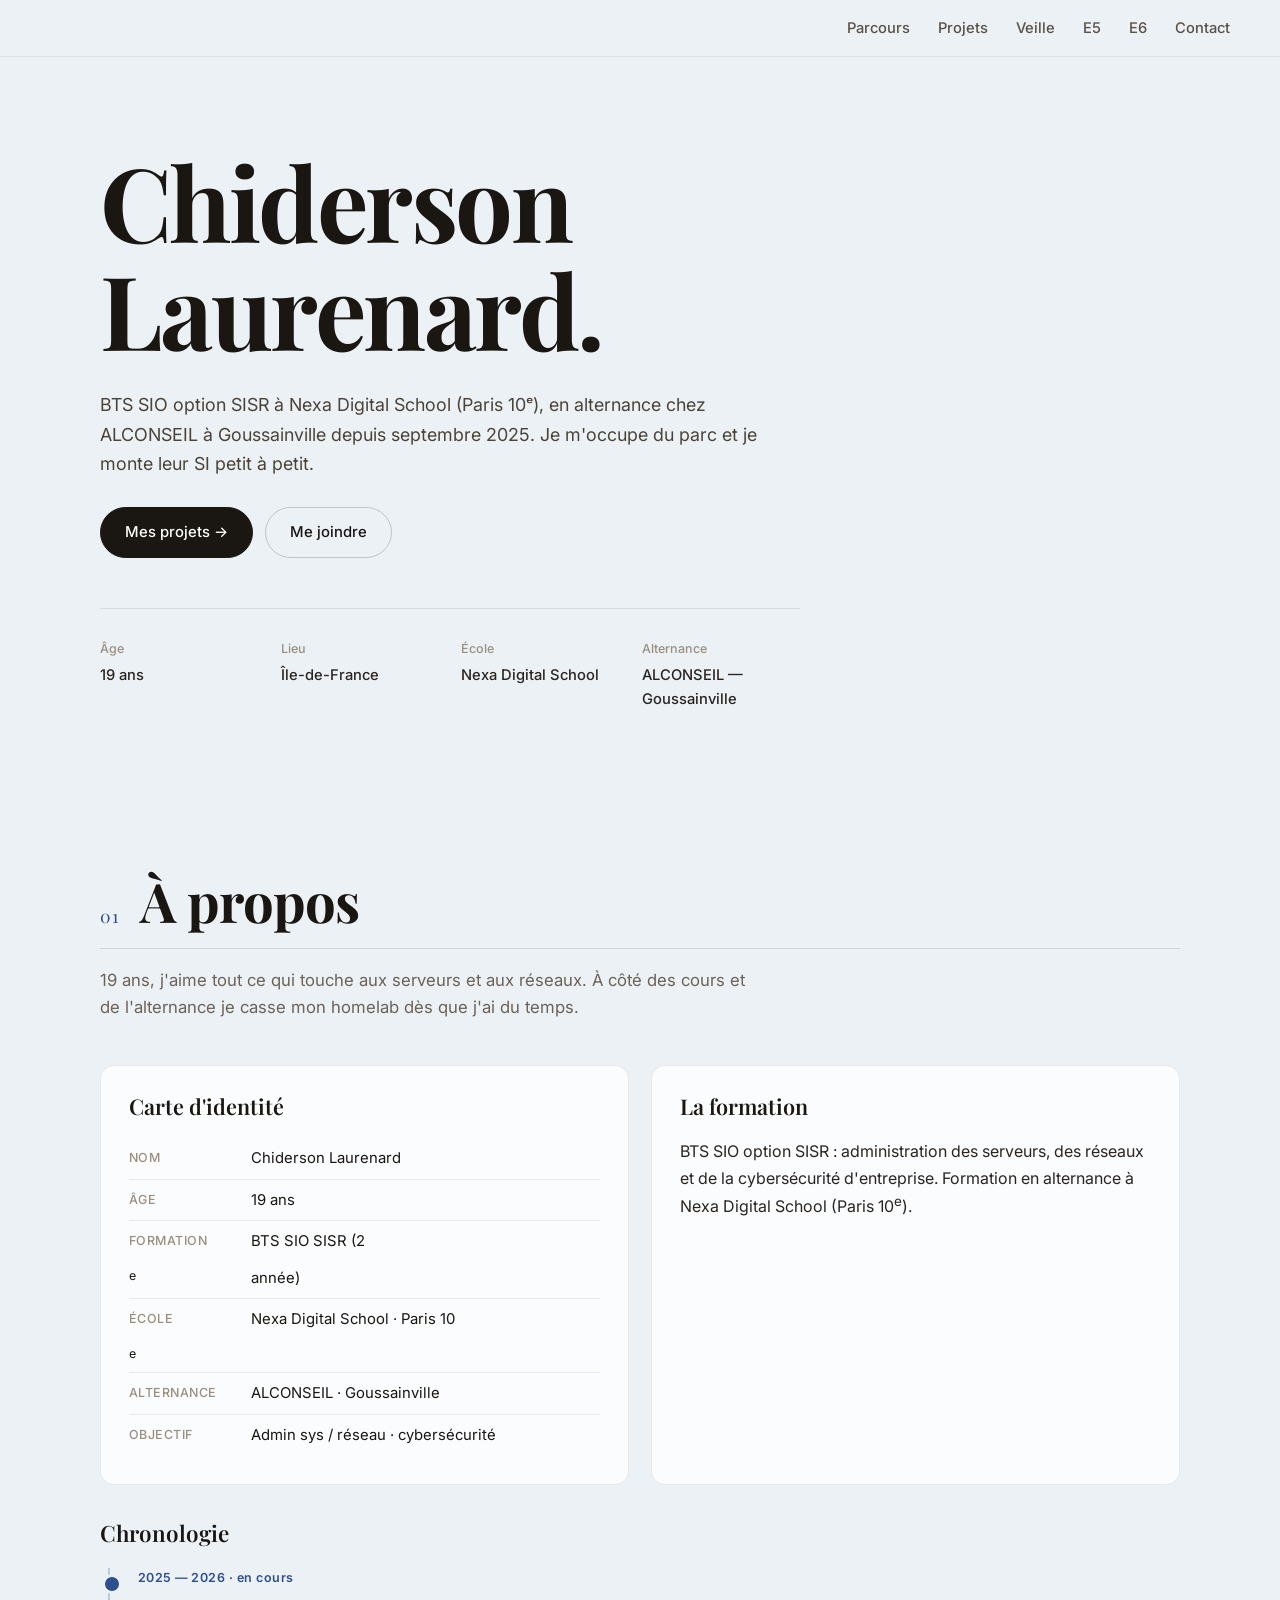
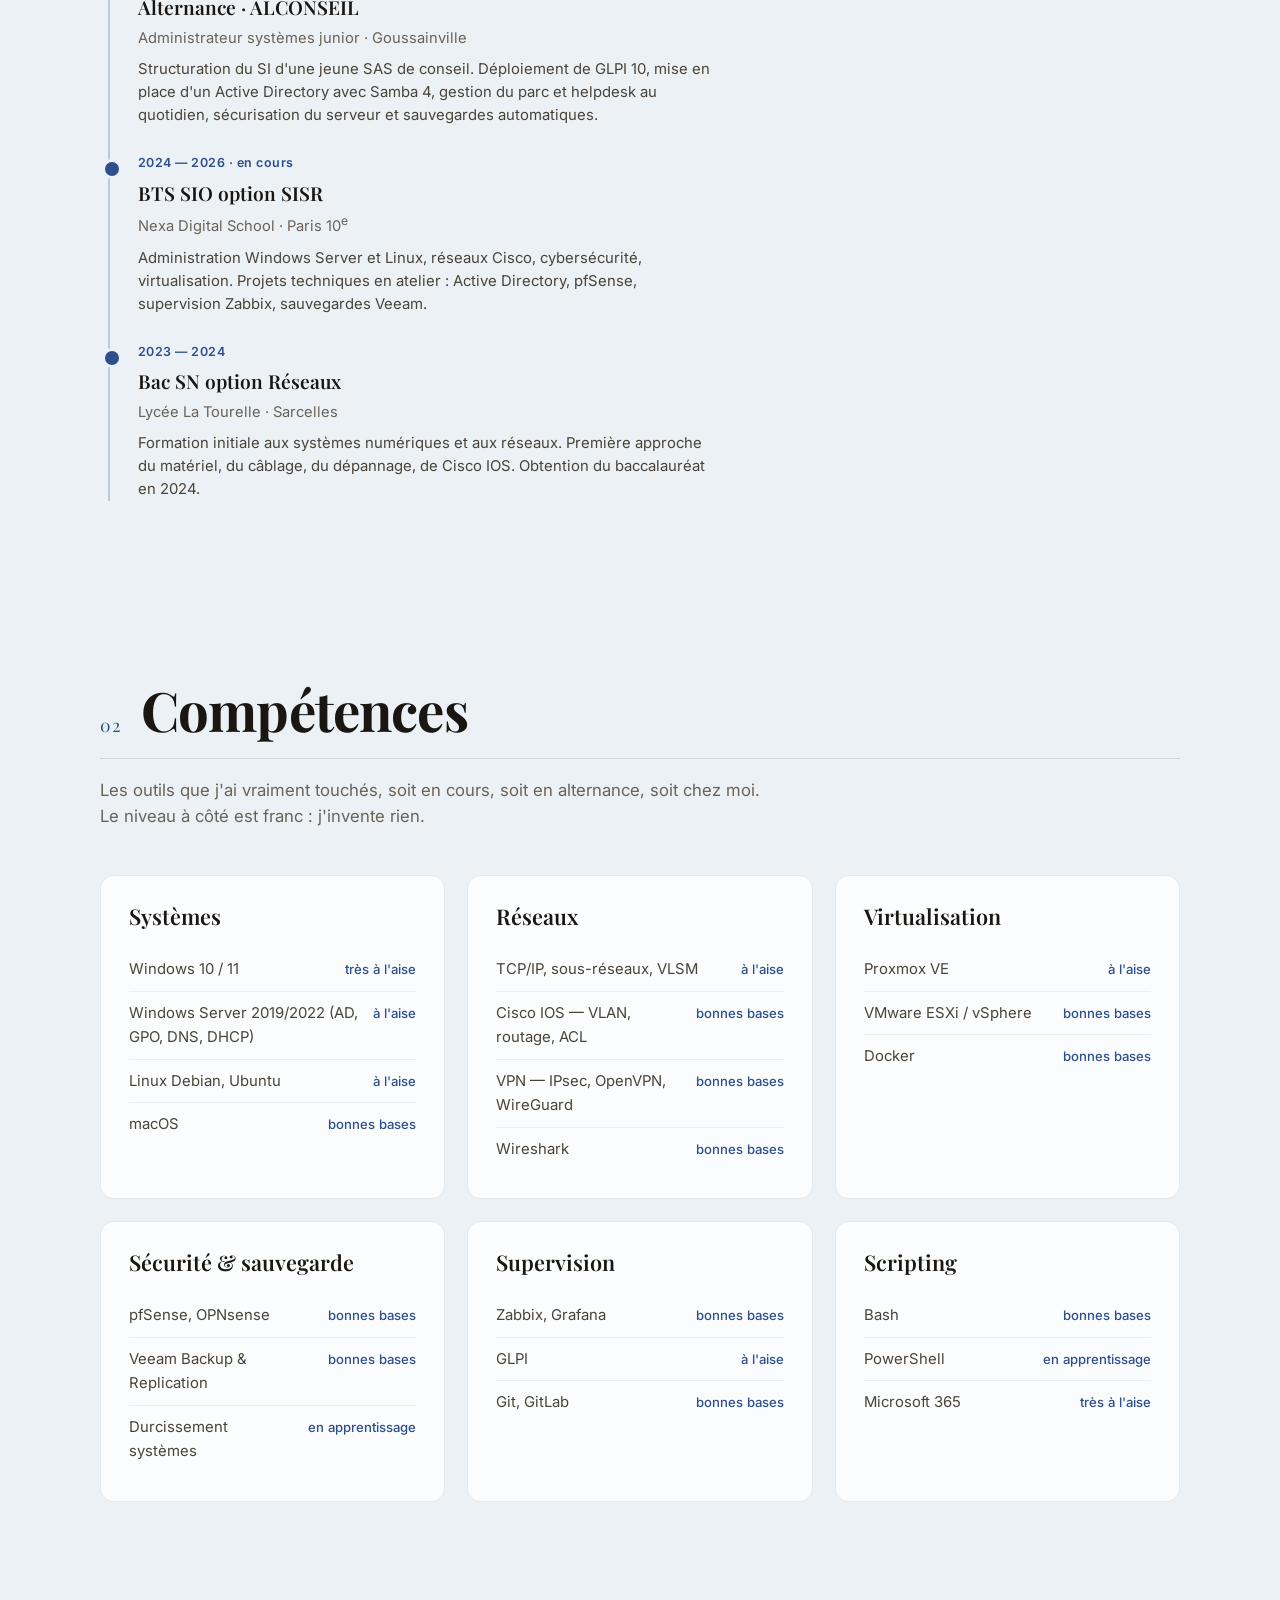
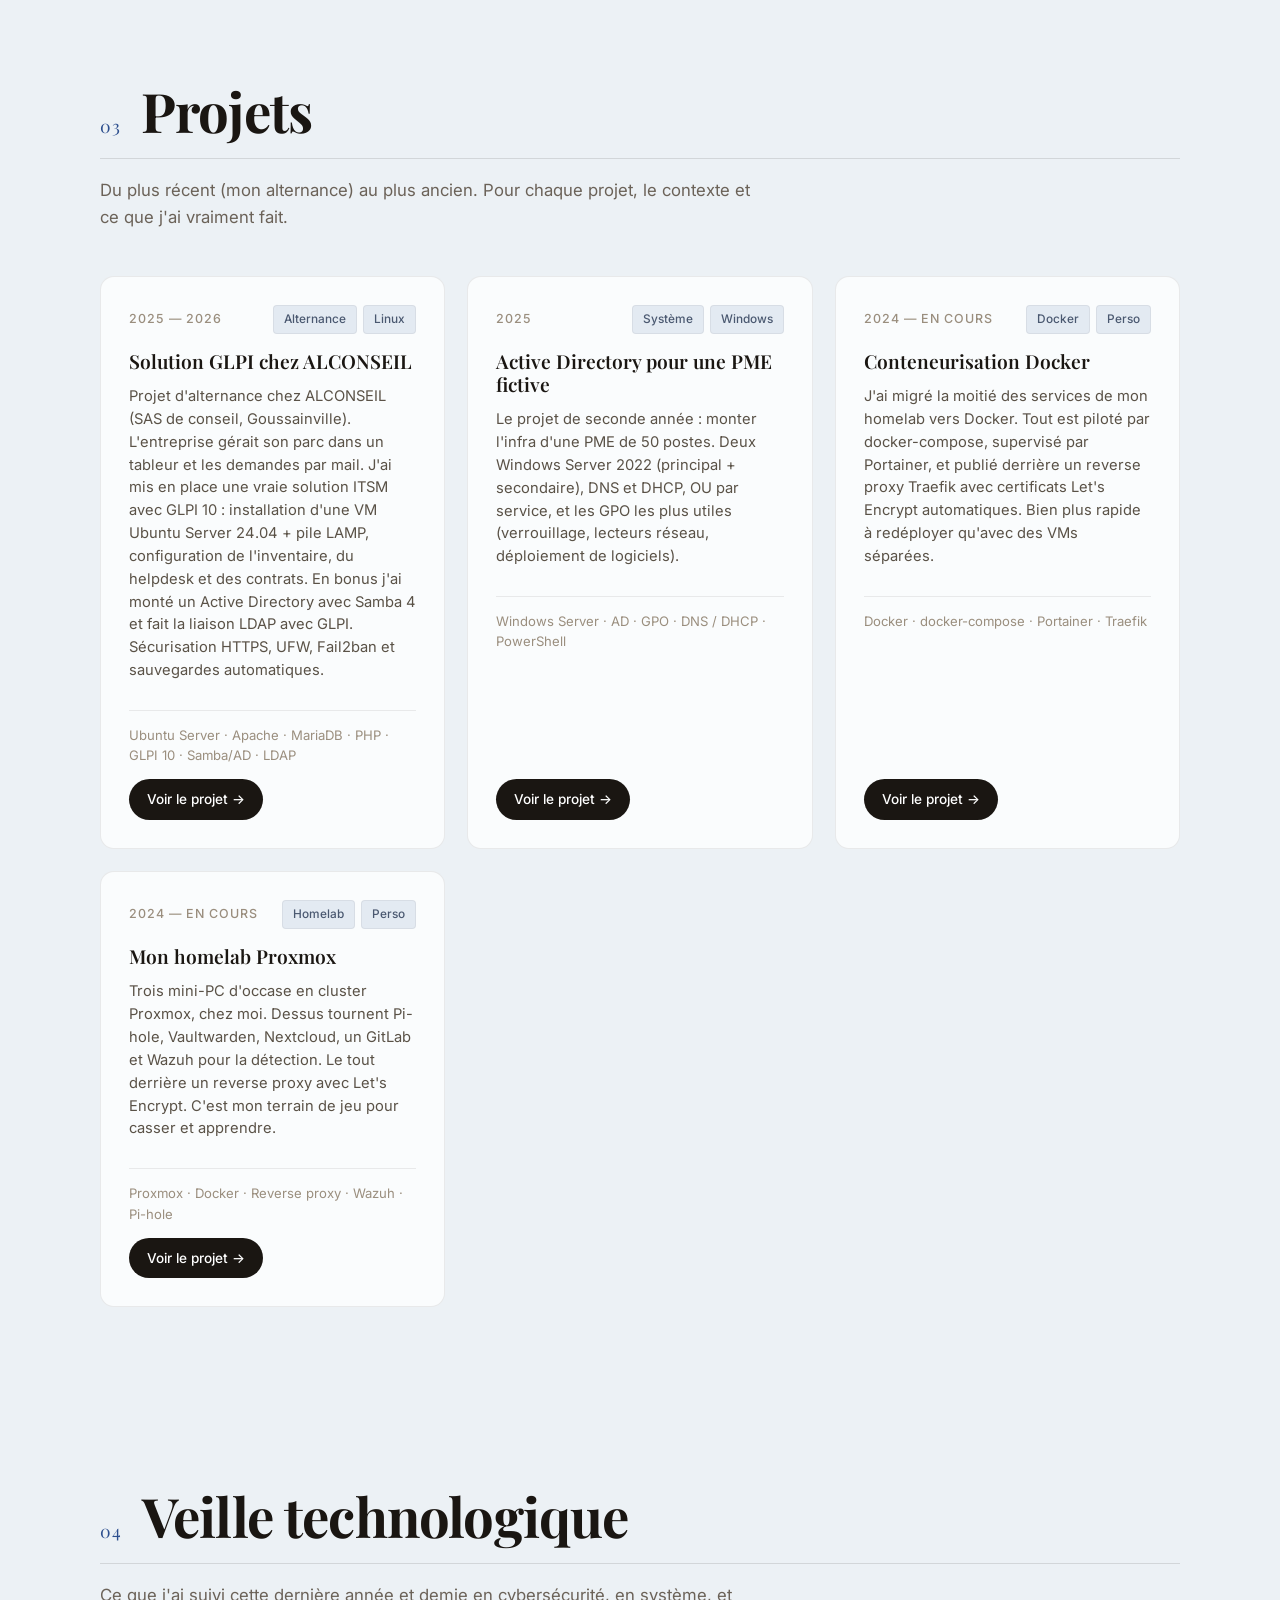
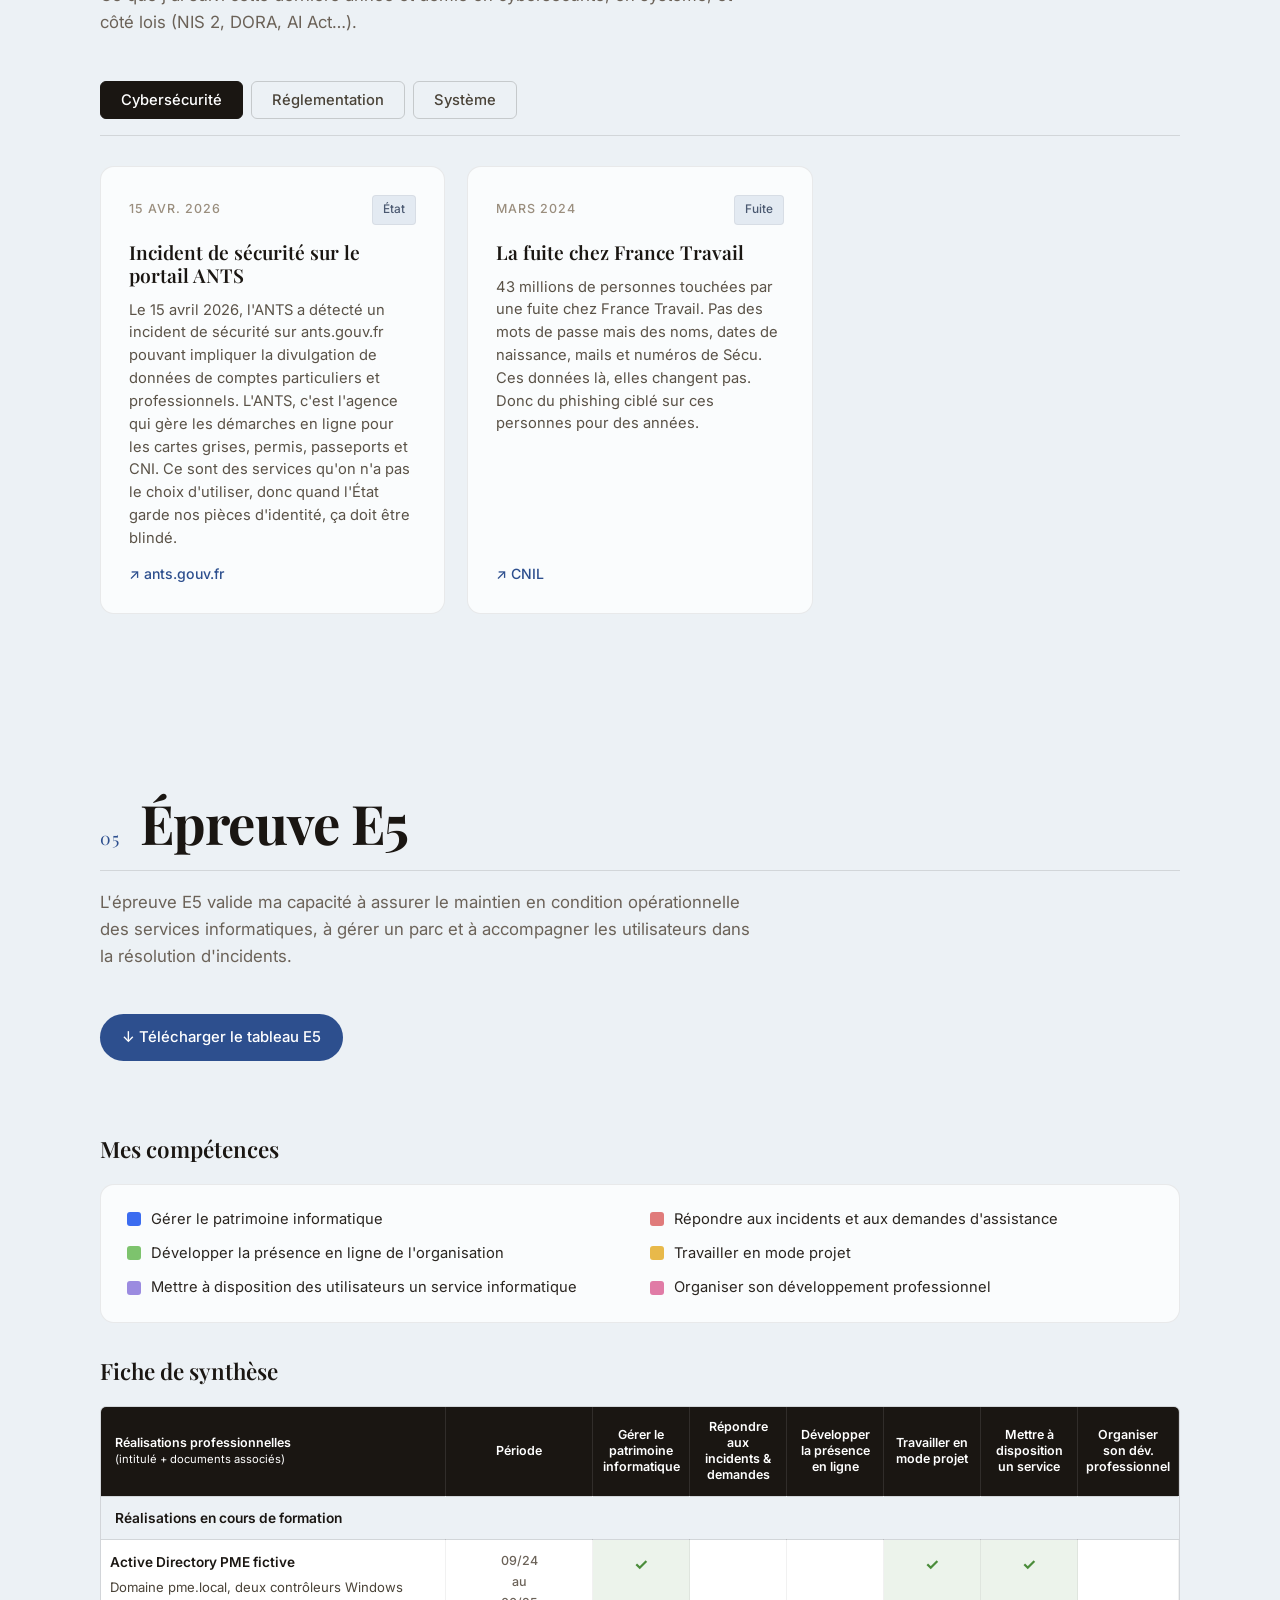
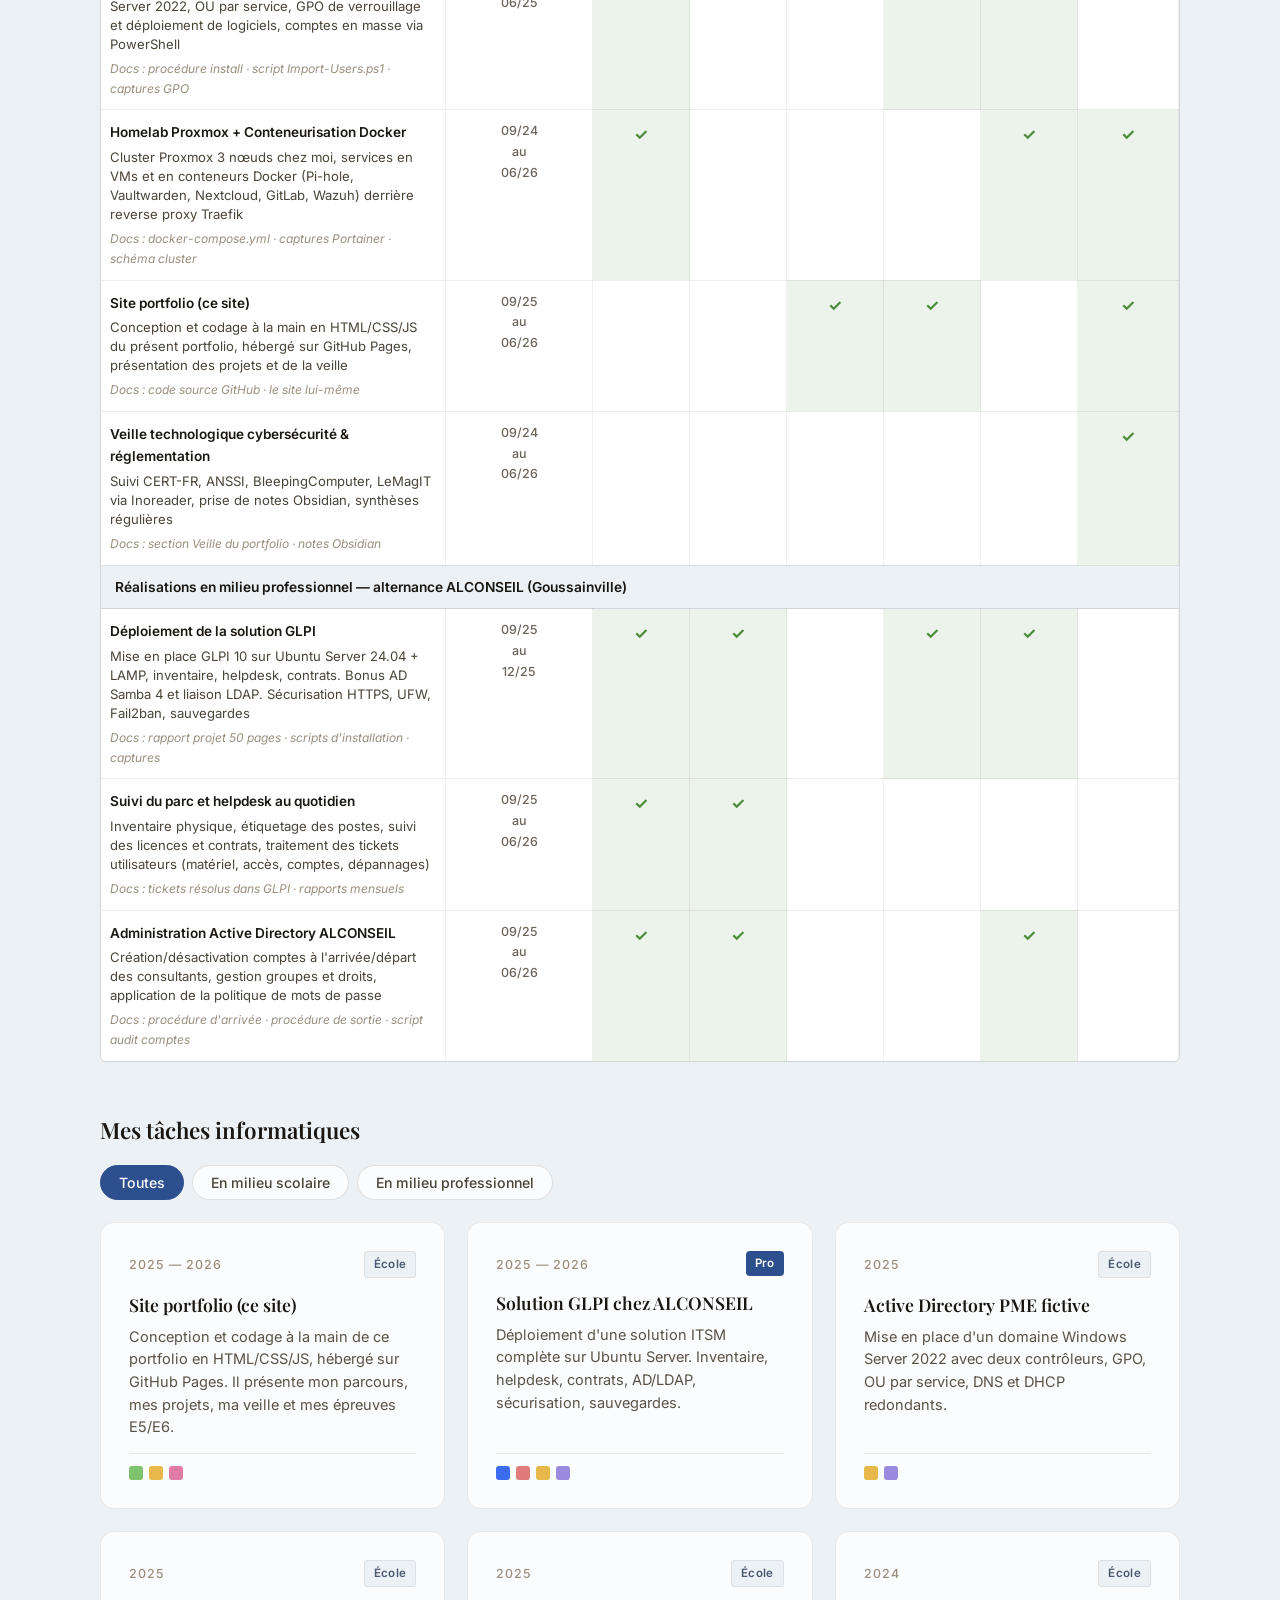
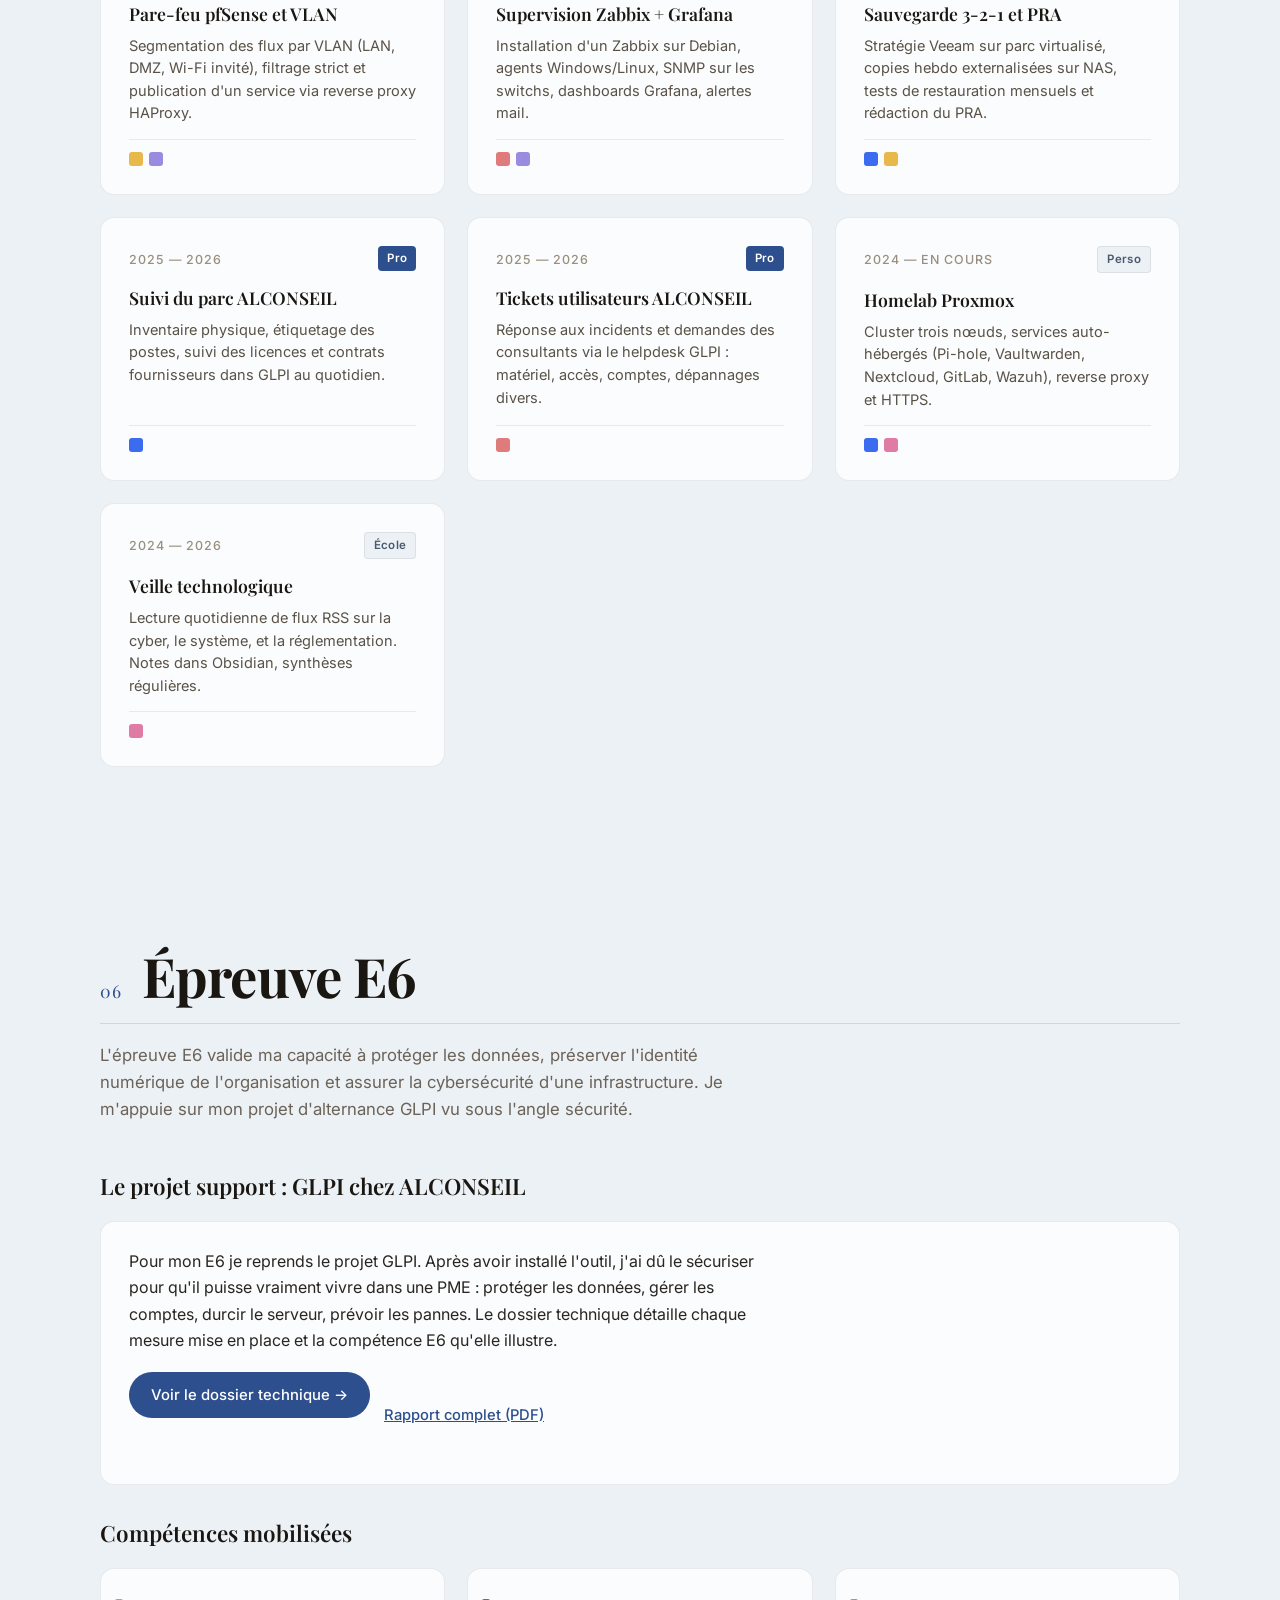
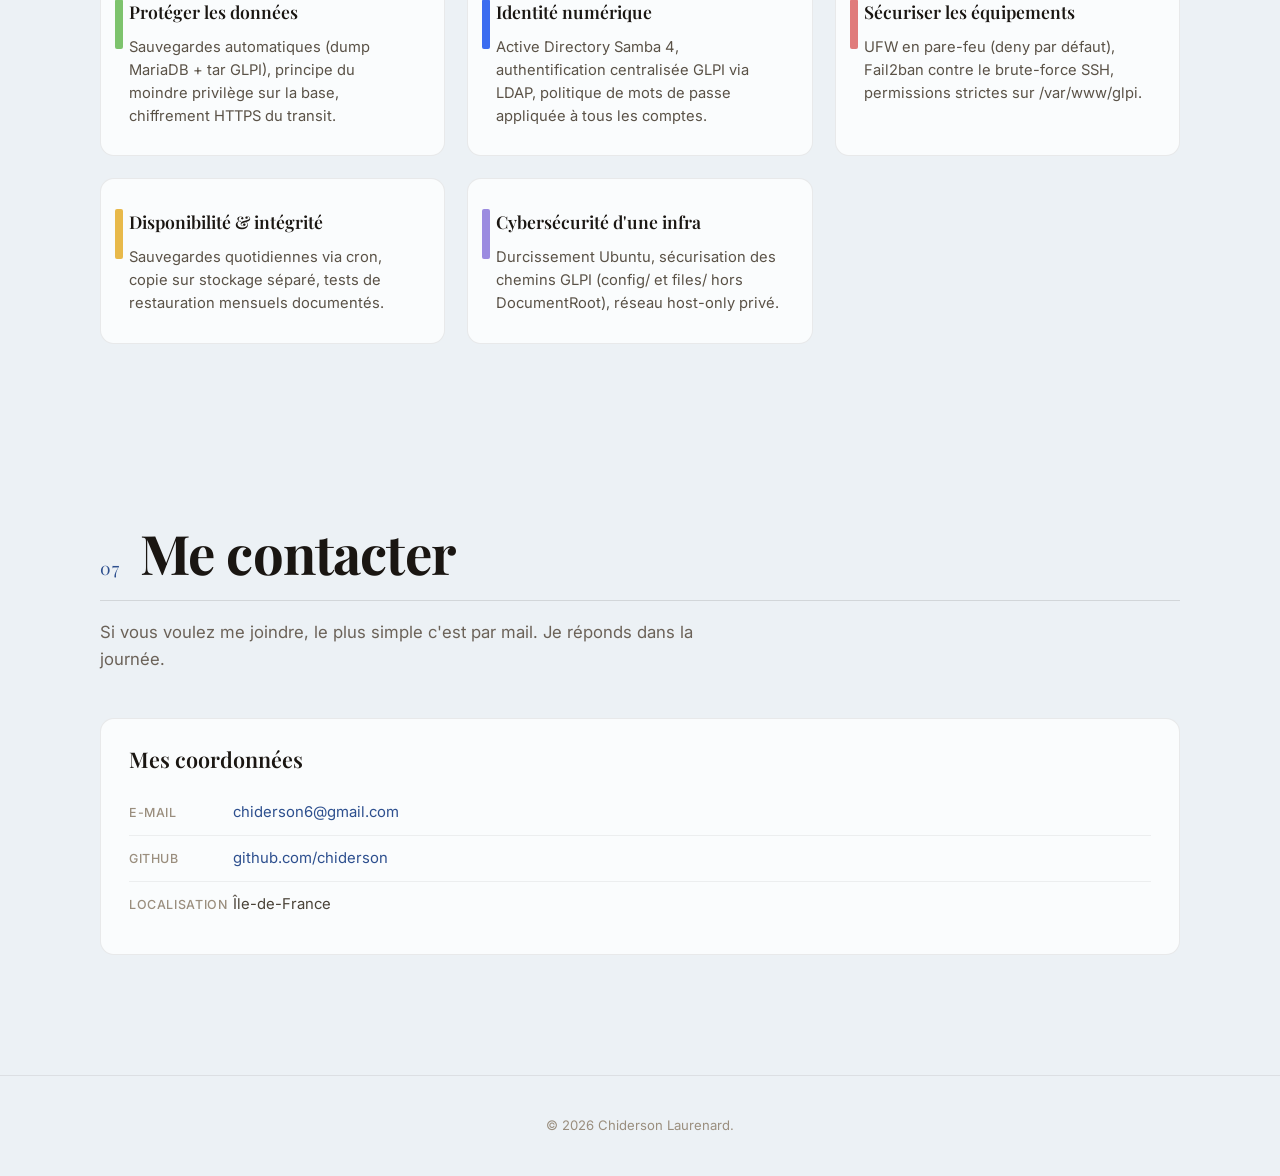
==== commit f711694e: "Hero : reformulation de la présentation" ====
--- a/index.html
+++ b/index.html
@@ -28,10 +28,9 @@
 <section id="accueil" class="accueil">
   <h1>Chiderson<br>Laurenard.</h1>
   <p class="presentation">
-    Salut, moi c'est Chiderson. Je fais un BTS SIO SISR à Nexa Digital
-    School, et depuis septembre 2025 je suis en alternance chez
-    ALCONSEIL à Goussainville. Là-bas je m'occupe du parc et je monte
-    leur SI petit à petit.
+    BTS SIO option SISR à Nexa Digital School (Paris 10ᵉ), en alternance
+    chez ALCONSEIL à Goussainville depuis septembre 2025. Je m'occupe
+    du parc et je monte leur SI petit à petit.
   </p>
   <div class="liens">
     <a href="#projets" class="cta">Mes projets →</a>
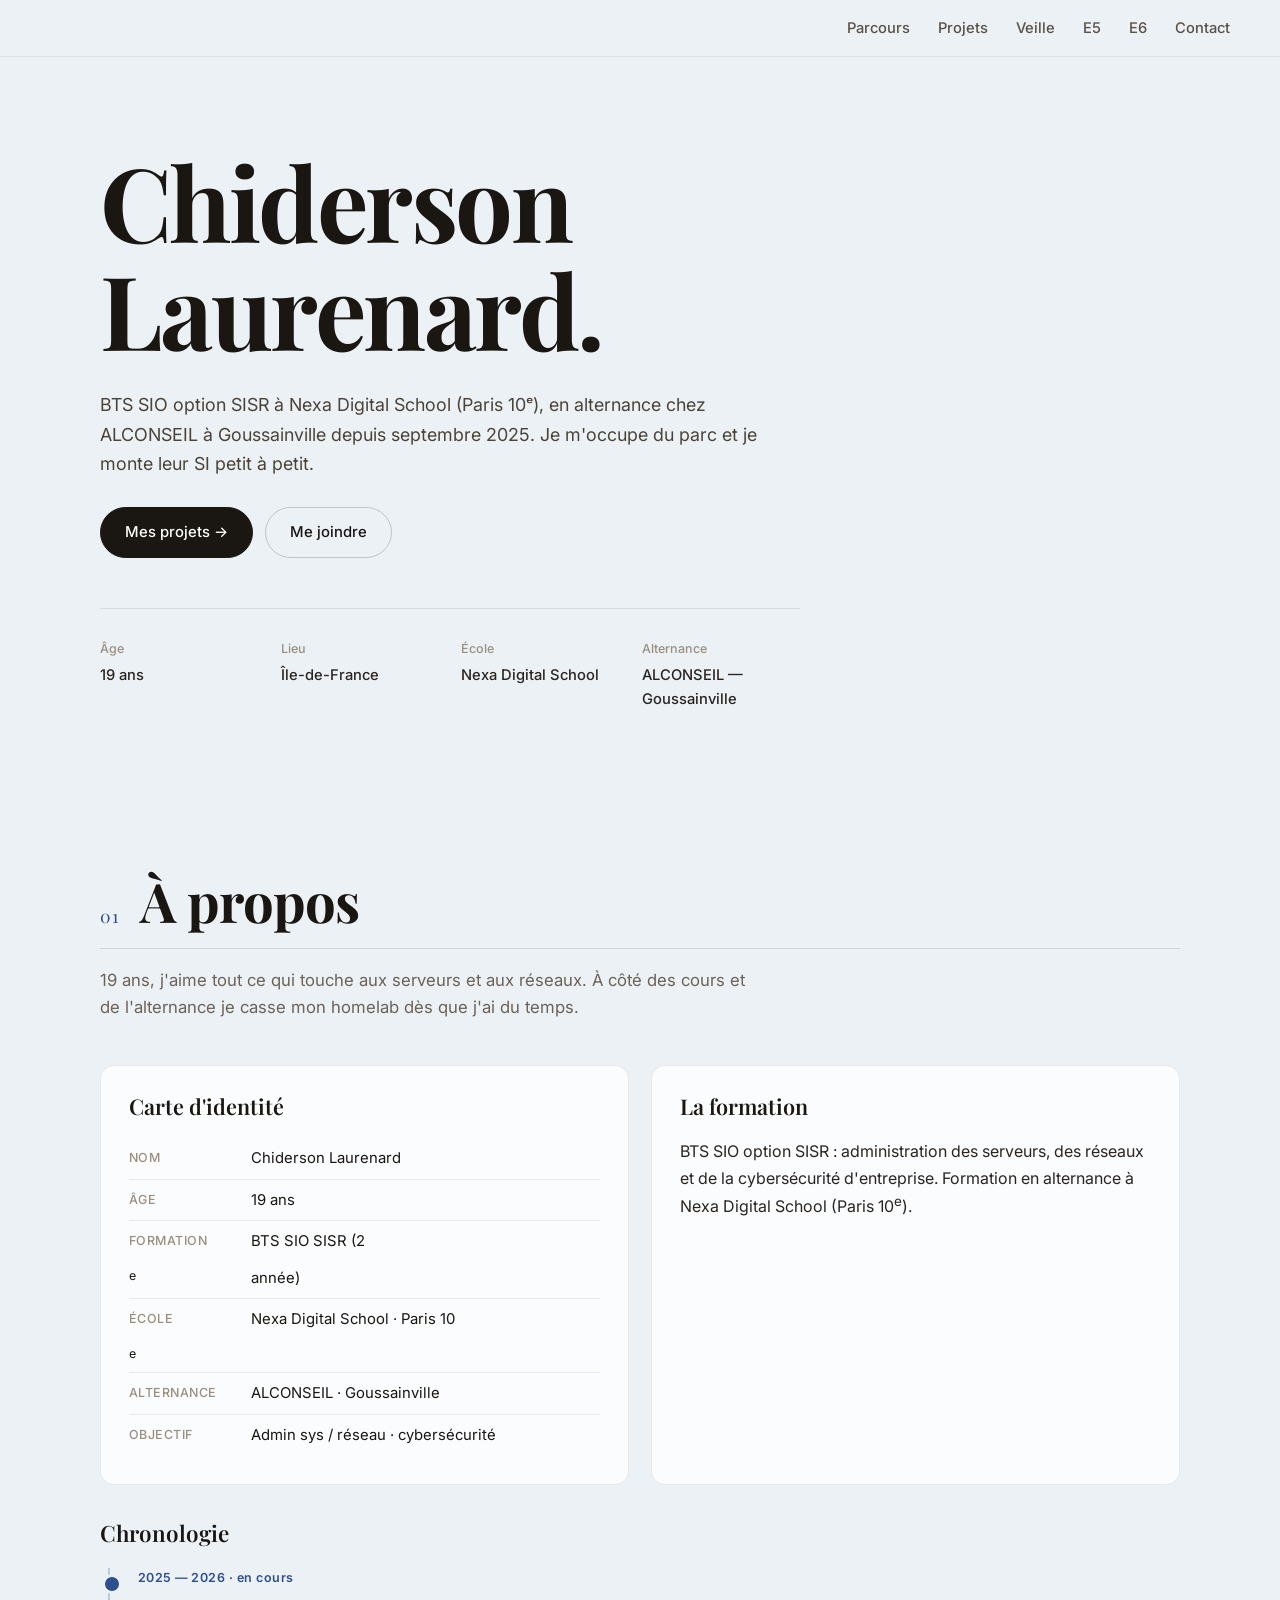
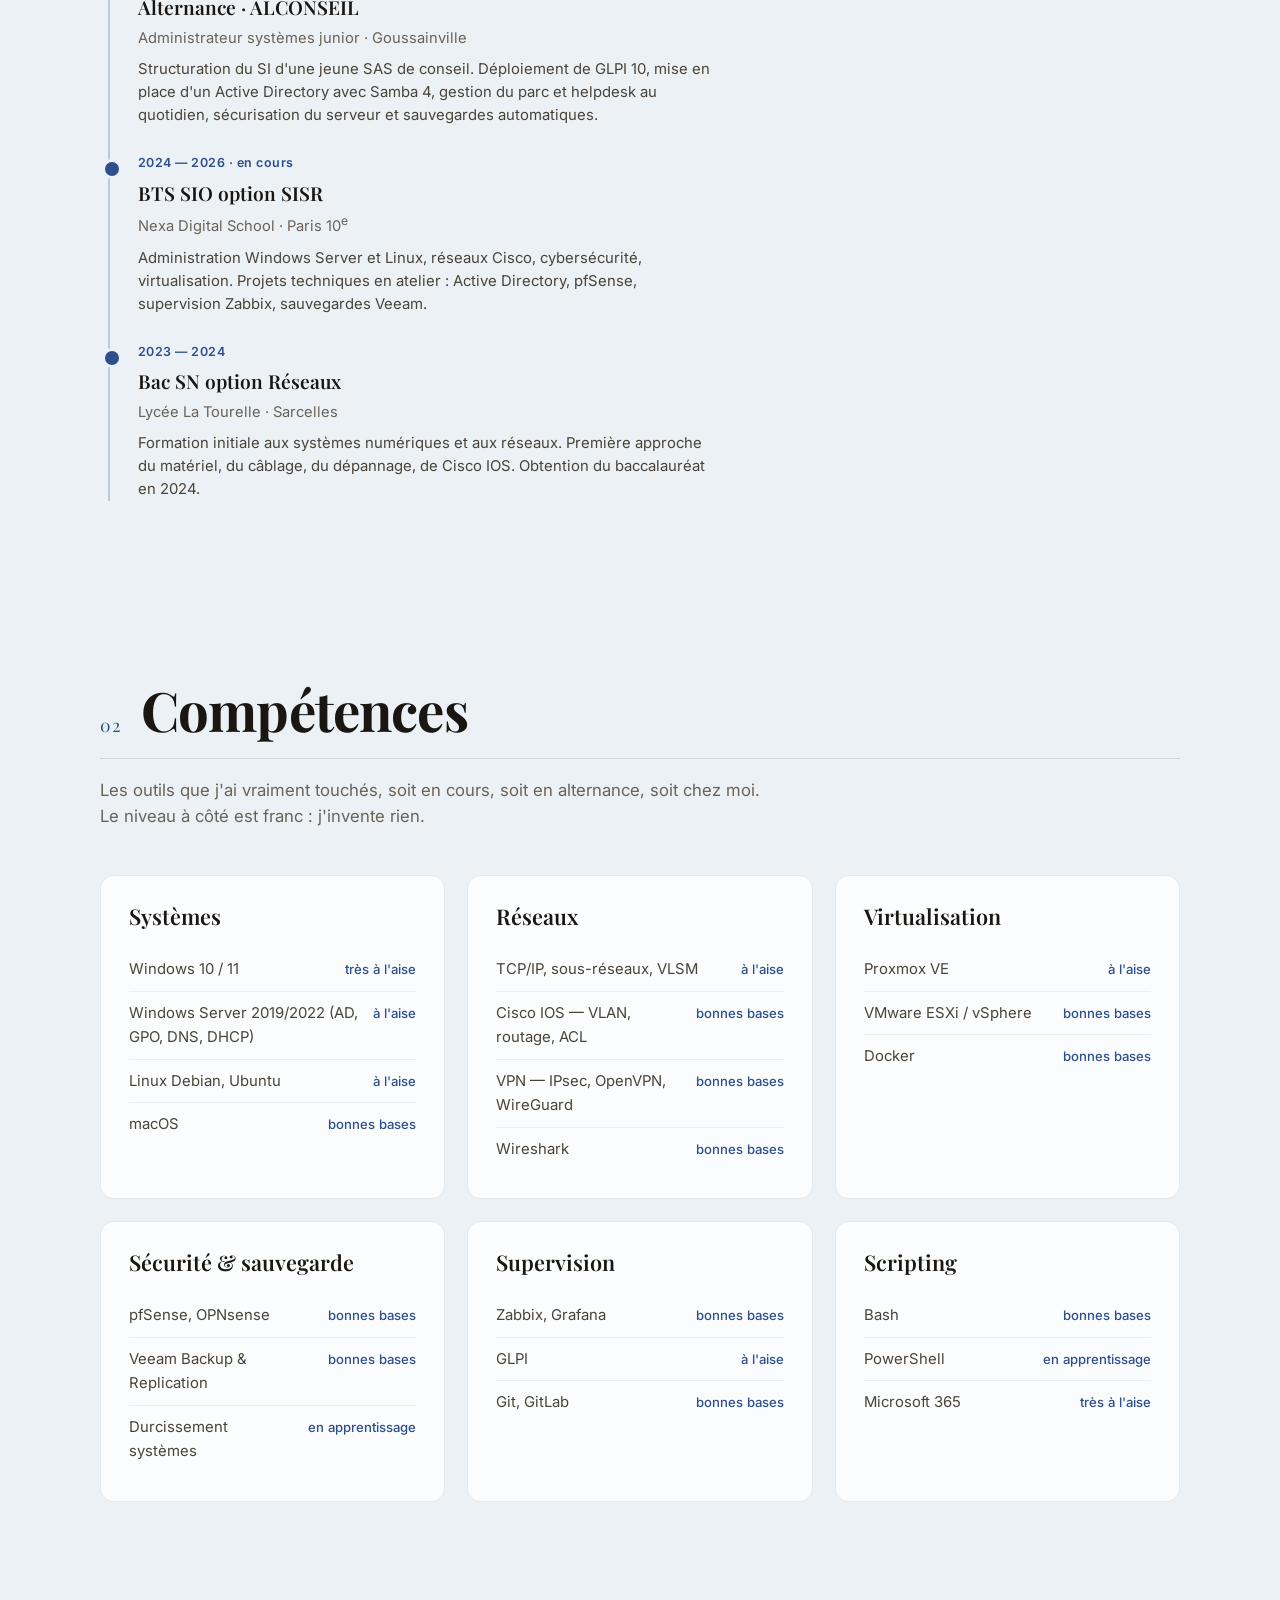
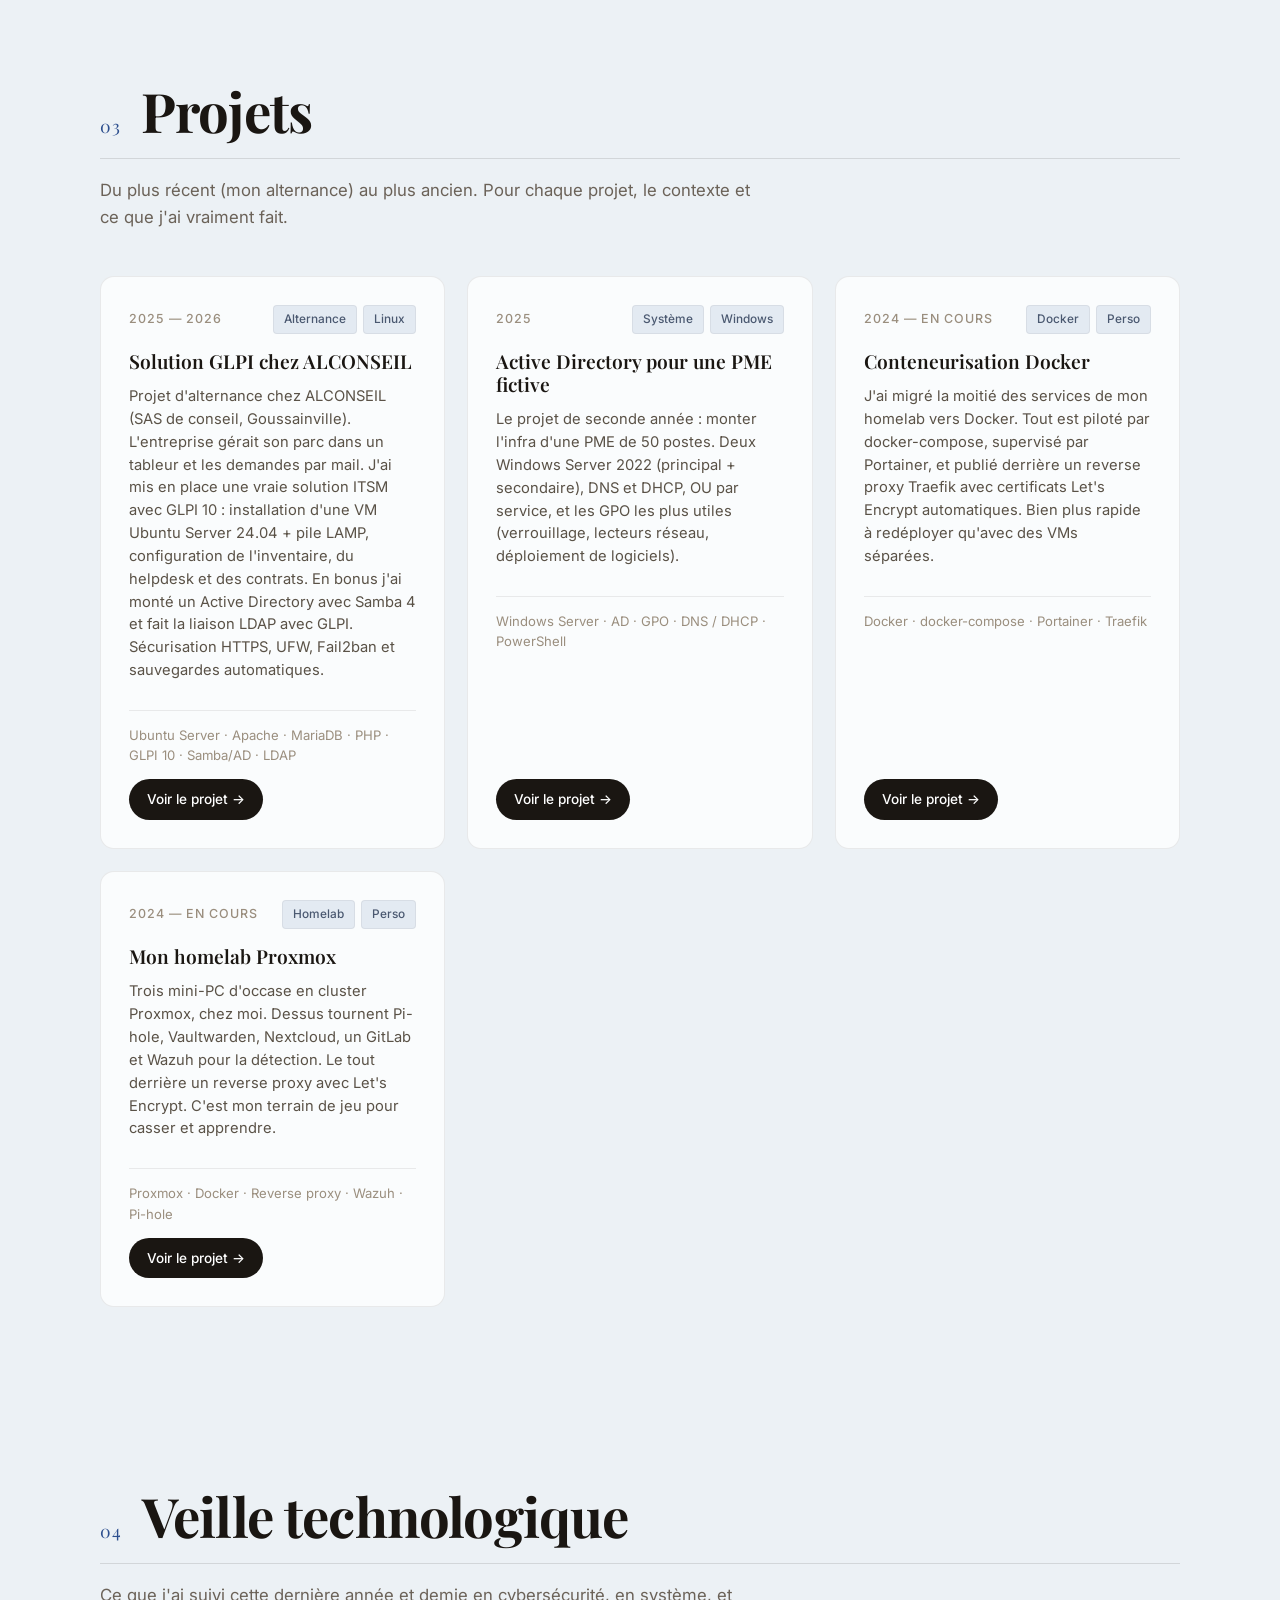
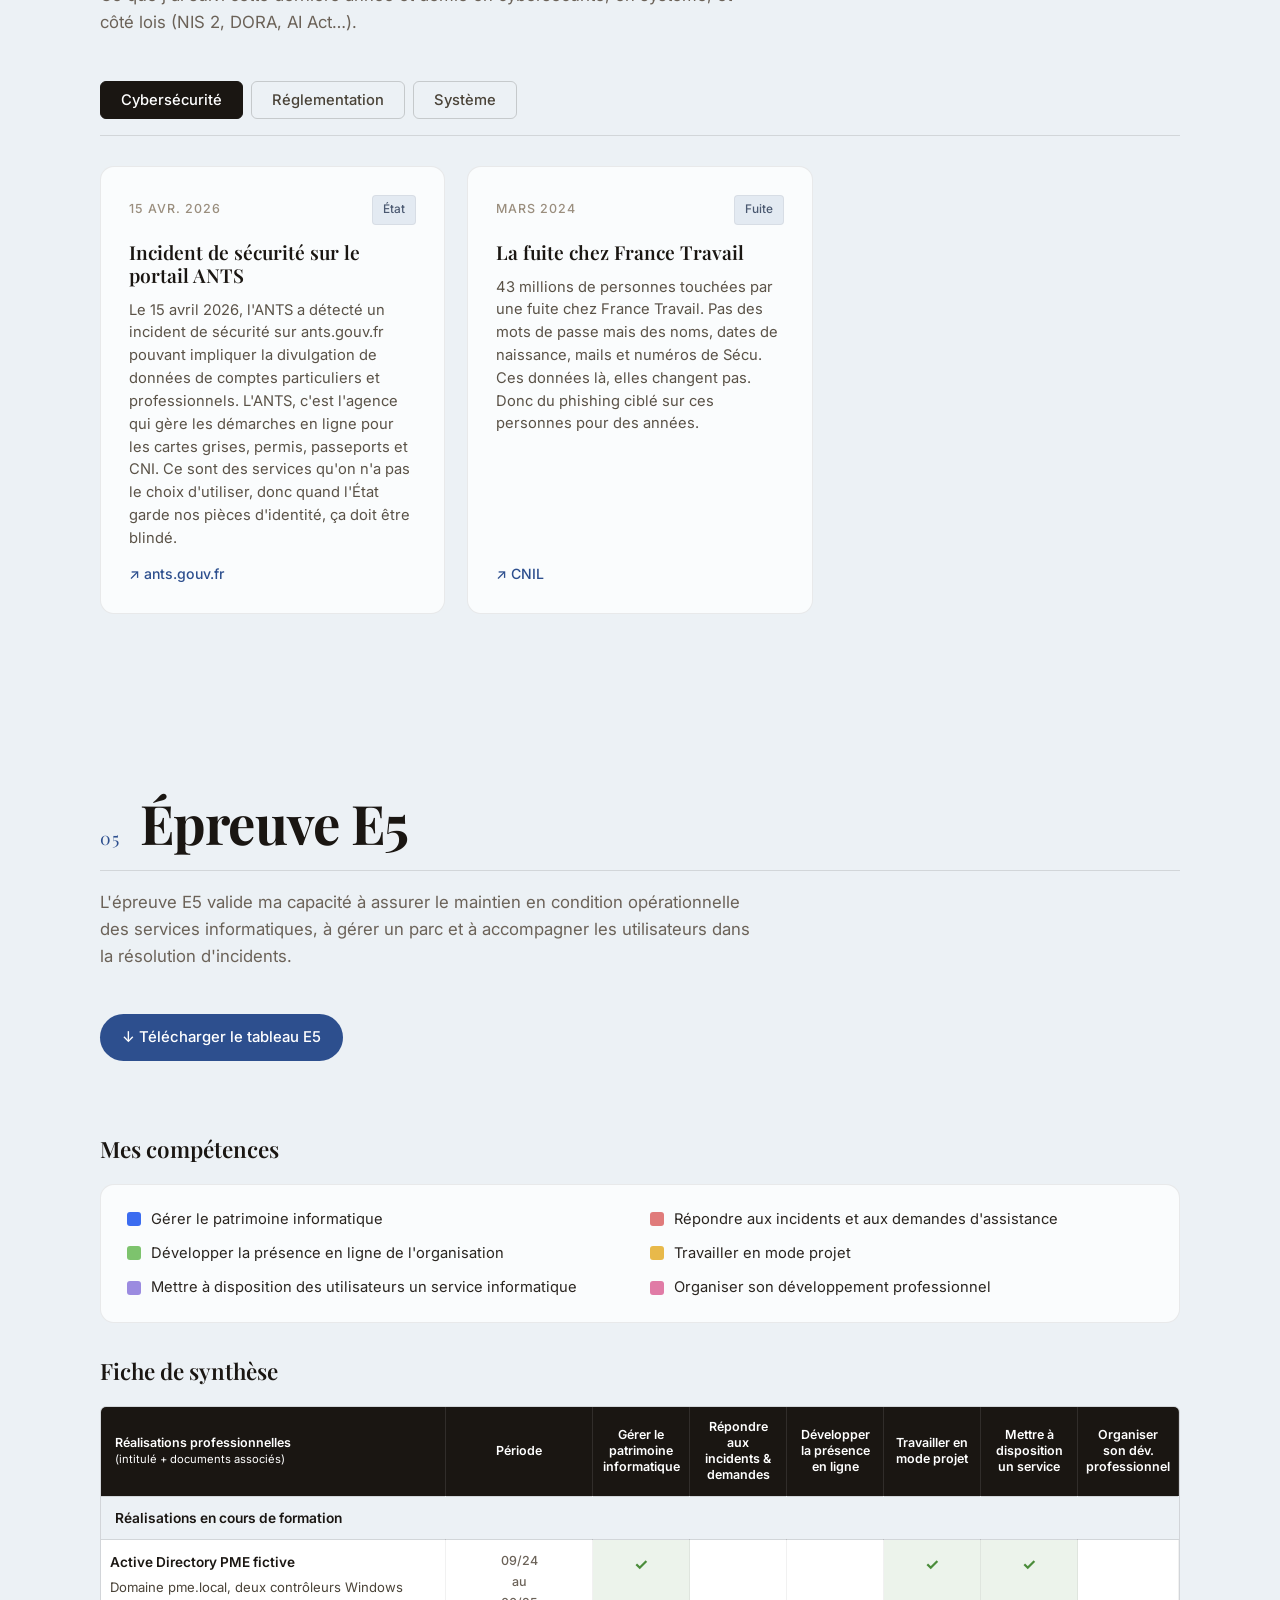
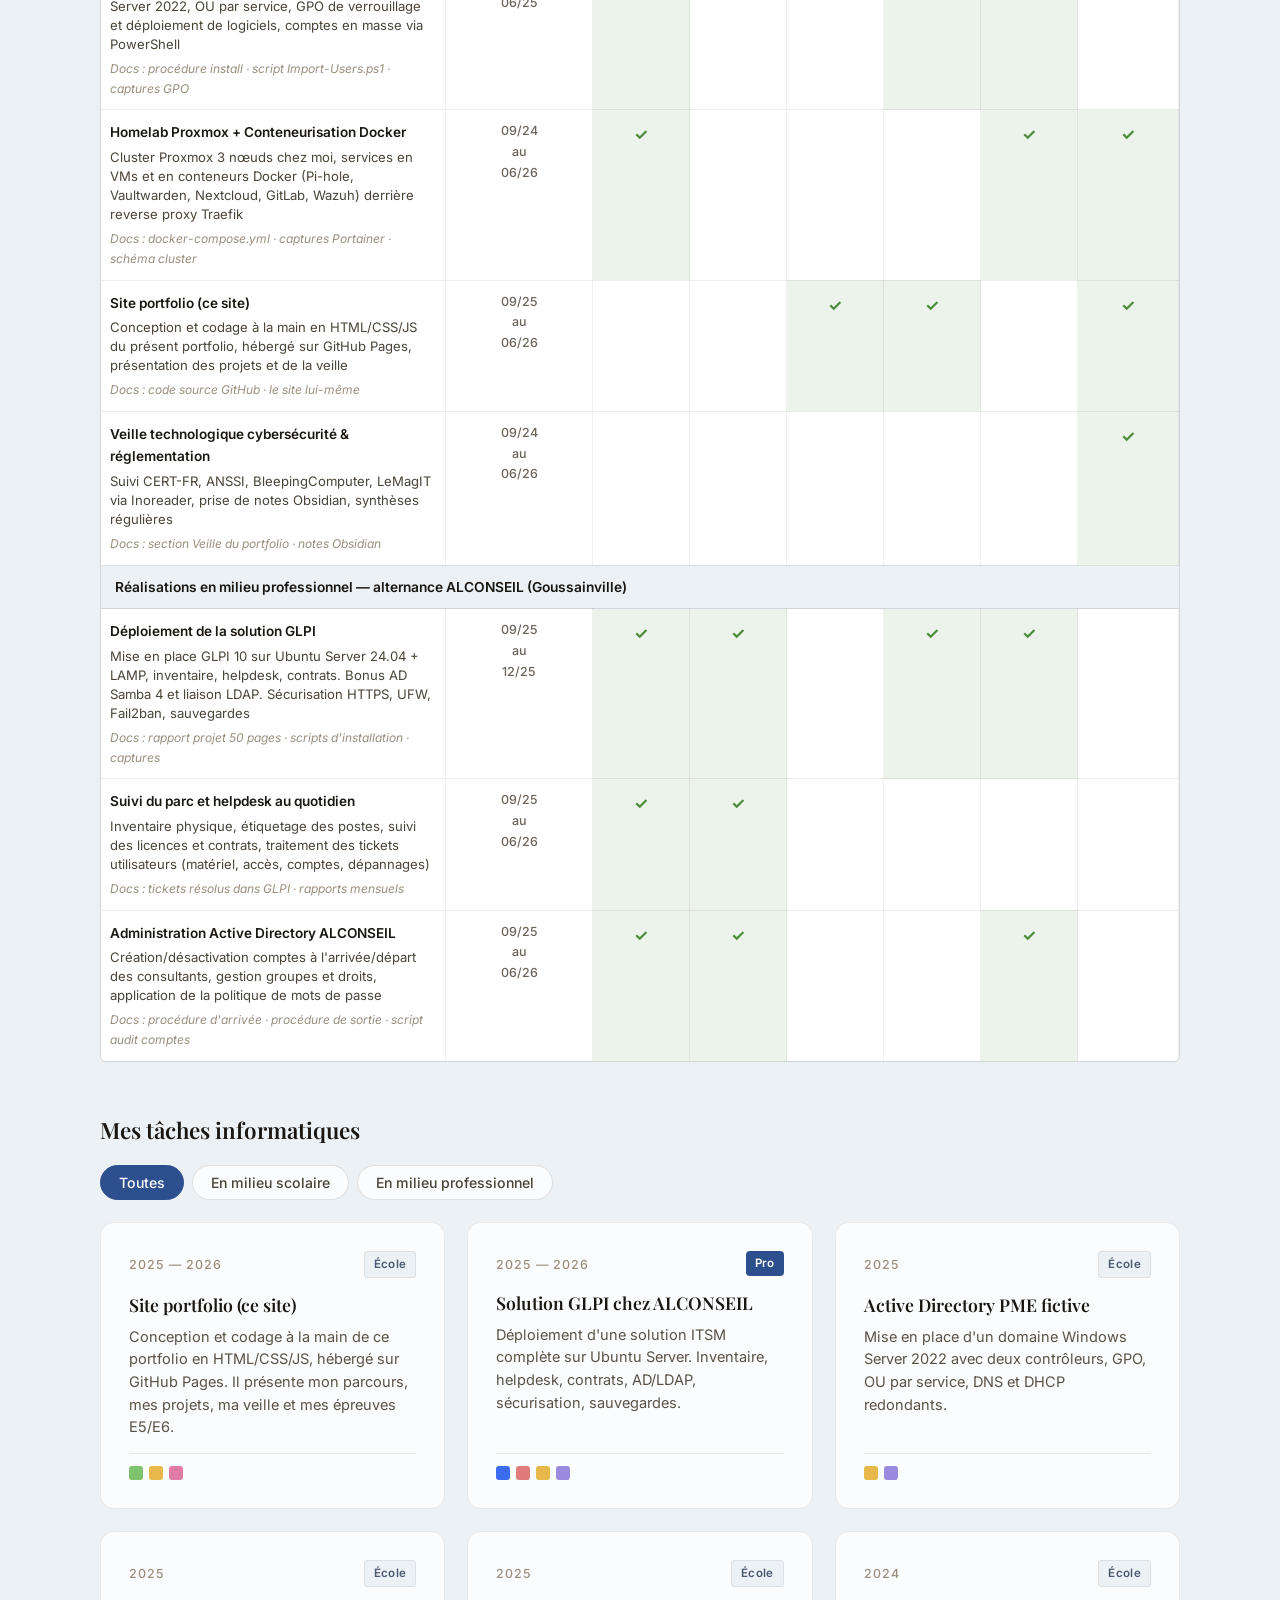
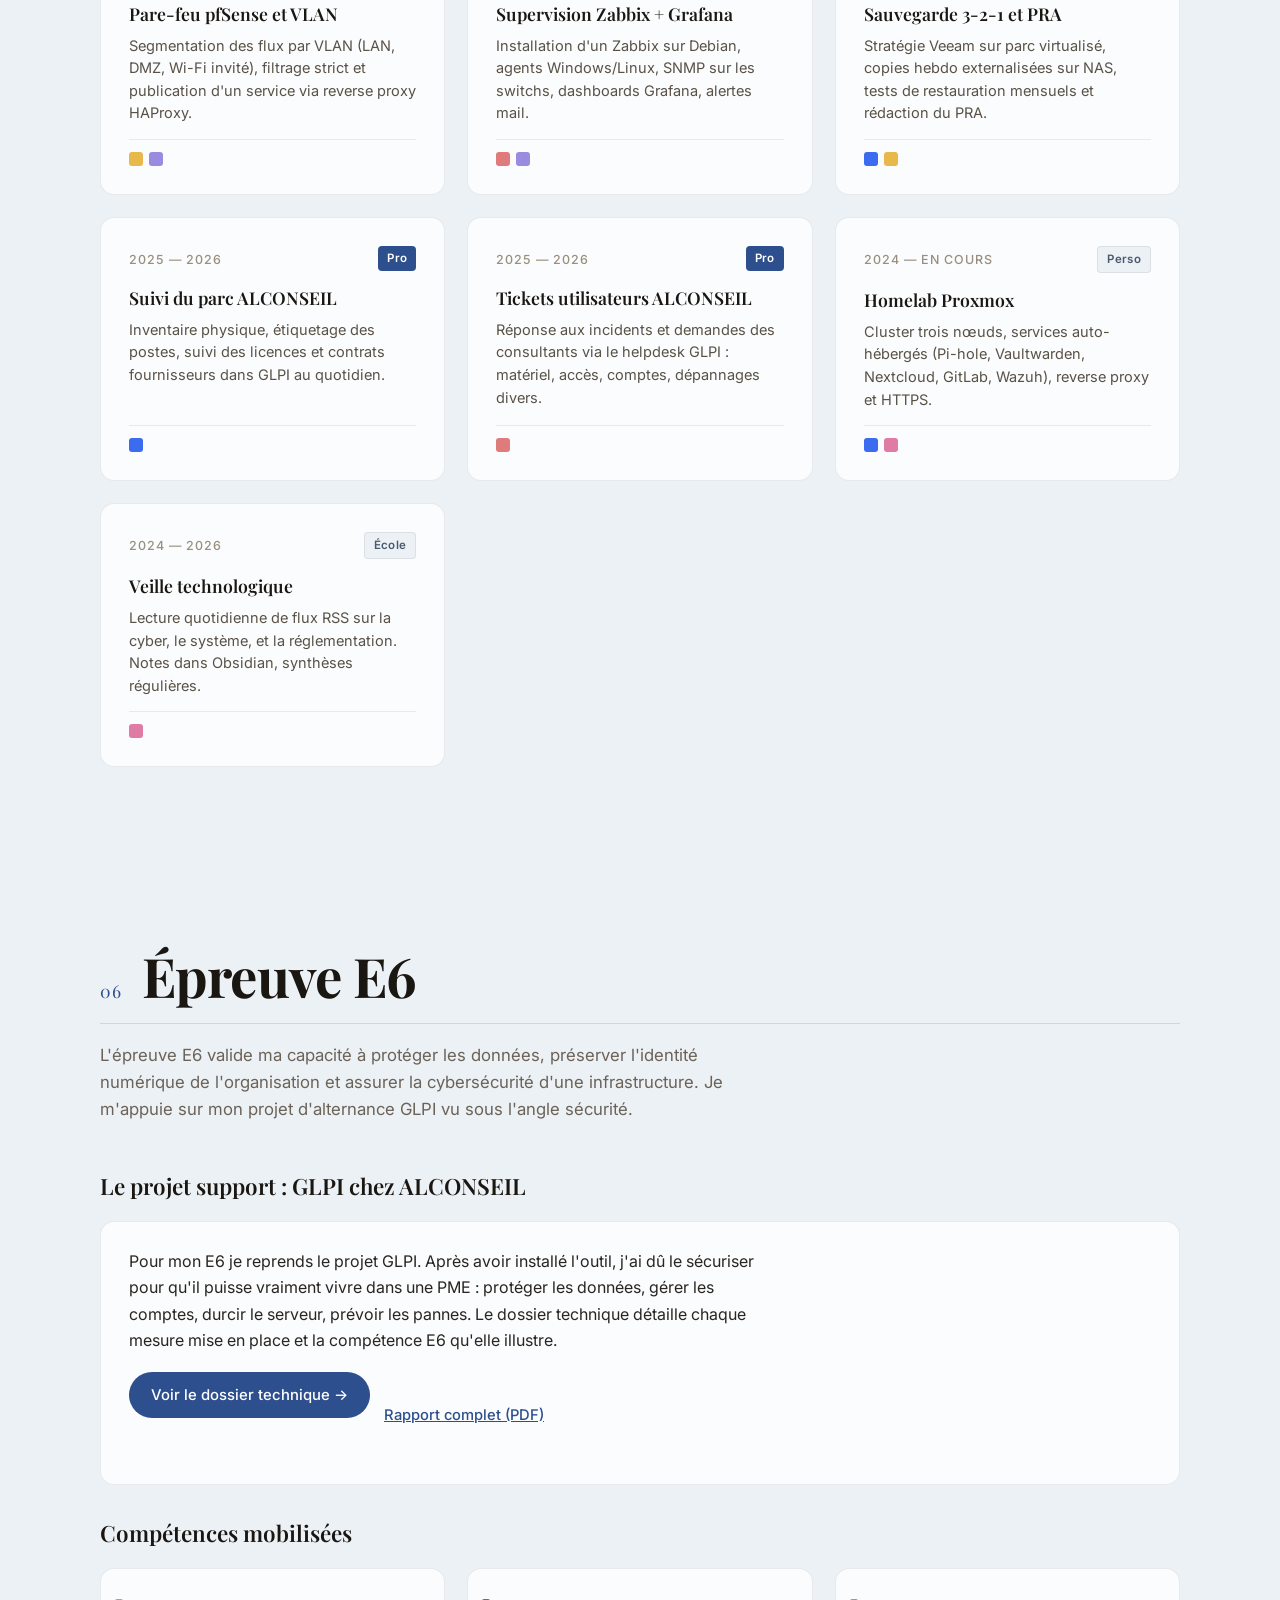
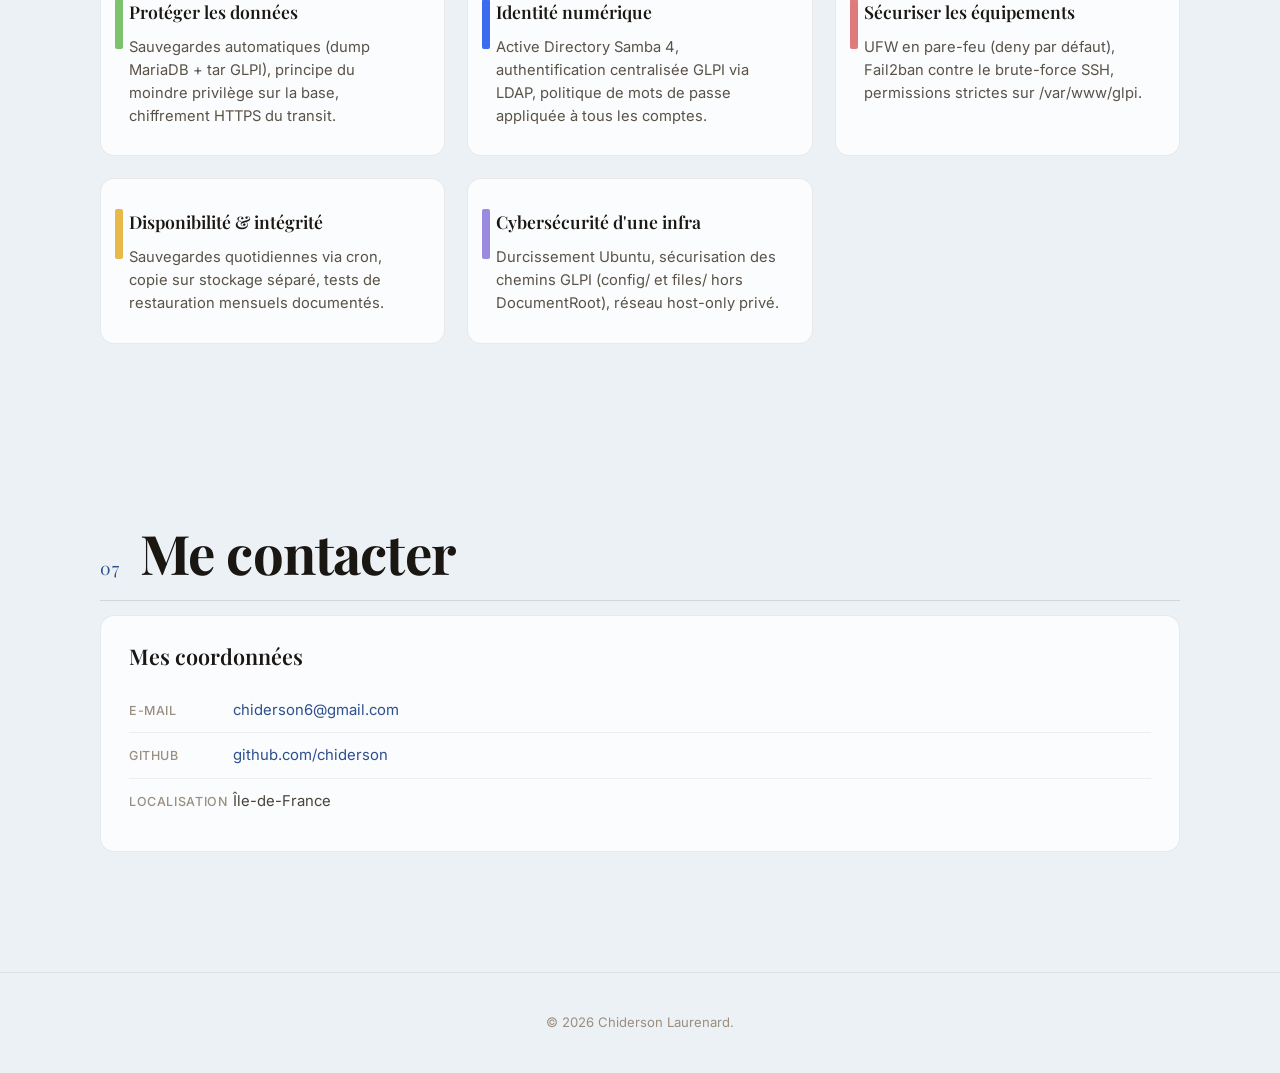
==== commit 66a76ce5: "Contact : suppression phrase d'introduction" ====
--- a/index.html
+++ b/index.html
@@ -721,11 +721,6 @@
     <span class="num">07</span>
     <h2>Me contacter</h2>
   </div>
-  <p class="chapeau">
-    Si vous voulez me joindre, le plus simple c'est par mail. Je réponds
-    dans la journée.
-  </p>
-
   <div class="carte">
     <h3>Mes coordonnées</h3>
     <ul class="coord">
